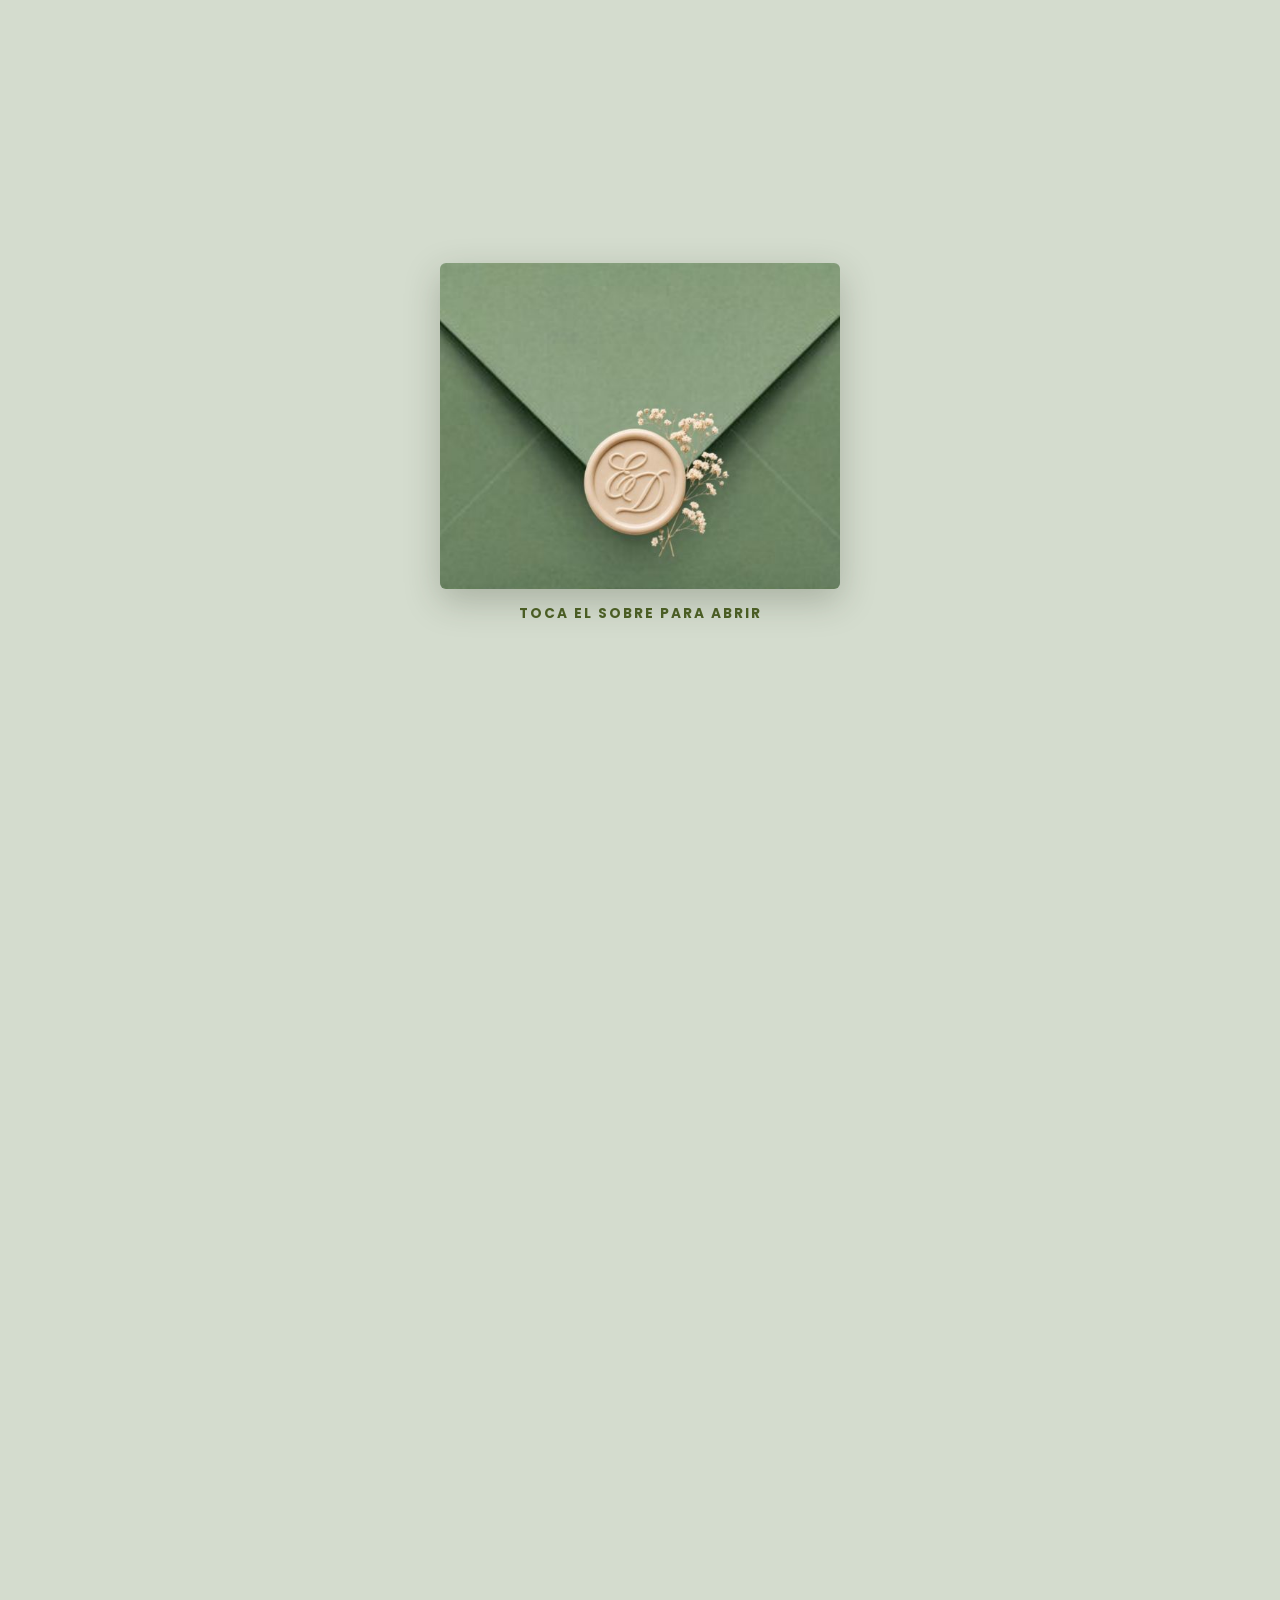
==== index.html @ 00d0c01c "Add files via upload" ====
<!DOCTYPE html>
<html lang="es">
<head>
    <meta charset="UTF-8">
    <meta name="viewport" content="width=device-width, initial-scale=1.0">
    <title>Invitación de Boda - Dayana & Exio</title>
    <link rel="preconnect" href="https://fonts.googleapis.com">
    <link rel="preconnect" href="https://fonts.gstatic.com" crossorigin>
    <link href="https://fonts.googleapis.com/css2?family=Parisienne&family=Playfair+Display:ital,wght@0,400..700;1,400..700&family=Poppins:wght@300;400;600&display=swap" rel="stylesheet">
    <link rel="stylesheet" href="style.css">
</head>
<body>

    <!-- REPRODUCTOR DE AUDIO OCULTO -->
    <audio id="musica-boda" loop>
        <source src="musica.mp3" type="audio/mpeg">
    </audio>

    <!-- PANTALLA 1: EL SOBRE INICIAL -->
    <div id="pantalla-sobre" class="pantalla-sobre">
        <div class="sobre-wrapper-imagen" id="sobre-clic">
            <img src="sobre.jpg" alt="Sobre de Invitación" class="imagen-sobre-canva">
            <p class="instruccion">TOCA EL SOBRE PARA ABRIR</p>
        </div>
    </div>

    <!-- PANTALLA 2: CONTENIDO DE LA INVITACIÓN -->
    <div id="contenido-invitacion" class="contenido-oculto">
        <div class="marco-invitacion">
            <div id="contenedor-petalos"></div>

            <!-- BLOQUE CABECERA con FOTO 1 -->
            <div class="bloque-seccion bloque-oscuro">
                <div class="contenedor-foto">
                    <img src="foto1.jpeg" alt="Dayana y Exio - Foto Principal" class="foto-boda">
                </div>
                <h1 class="nombres-novios">Dayana Garzón</h1>
                <div class="ampersand">&</div>
                <h1 class="nombres-novios">Exio Torrealba</h1>
            </div>

            <div class="divisor-dorado"></div>

            <!-- BLOQUE BIENVENIDA -->
            <div class="bloque-seccion bloque-claro">
                <h2 id="nombre-invitado" class="texto-invitado">Invitado Especial</h2>
                
                <p class="versiculo">
                    "Si alguno prevalece contra el que está solo, dos estarán contra él, pues cordón de tres dobleces no se rompe pronto."<br>
                    <span class="cita-versiculo">Eclesiastés 4,12</span>
                </p>

                <!-- Gráfico premium SVG -->
                <div class="ilustracion-boda-svg">
                    <svg viewBox="0 0 100 50" class="svg-boda">
                        <path d="M10,40 Q50,55 90,40" fill="none" stroke="#baa06a" stroke-width="1" stroke-dasharray="2,2"/>
                        <path d="M25,43 Q50,48 75,43" fill="none" stroke="#baa06a" stroke-width="0.8"/>
                        <circle cx="46" cy="40" r="7" fill="none" stroke="#dab569" stroke-width="2" />
                        <circle cx="54" cy="40" r="7" fill="none" stroke="#bfa054" stroke-width="2" />
                        <circle cx="50" cy="34" r="2" fill="#fff" stroke="#baa06a" stroke-width="0.5"/>
                        <circle cx="43" cy="46" r="1.5" fill="#fff" stroke="#baa06a" stroke-width="0.5"/>
                        <circle cx="57" cy="46" r="1.5" fill="#fff" stroke="#baa06a" stroke-width="0.5"/>
                    </svg>
                </div>
                
                <p class="introduccion-texto">
                    Hemos decidido unir nuestras vidas en matrimonio y nos llenaría de alegría contar con su compañía en este día tan especial. Con mucho cariño, queremos invitar a las siguientes personas de su familia:
                </p>

                <div class="lista-pases-contenedor">
                    <ul id="detalle-pases">
                        <!-- Dinámico -->
                    </ul>
                </div>
            </div>

            <div class="divisor-dorado"></div>

            <!-- BLOQUE CUENTA REGRESIVA -->
            <div class="bloque-seccion bloque-oscuro">
                <h3 class="subtitulo-elegante">SAVE THE DATE</h3>
                <h4 class="fecha-texto">Enero 8, 2027</h4>
                <p style="color: white; font-style: italic; margin-bottom: 5px; font-size: 0.9rem;">Solo faltan:</p>
                <div id="contador-boda"></div>
            </div>

            <div class="divisor-dorado"></div>

            <!-- BLOQUE RECEPCIÓN -->
            <div class="bloque-seccion bloque-claro">
                <h3 class="subtitulo-elegante cursivo">Recepción</h3>
                <p class="datos-lugar"><strong>Hora:</strong> 7:00 pm</p>
                <p class="datos-lugar"><strong>Lugar:</strong> La terraza del porton</p>
                <p class="datos-lugar"><strong>Dirección:</strong> Av gran colombia número 6E-57</p>
                <p class="datos-lugar-ciudad">Cúcuta, Colombia</p>
                
                <div class="botones-locales">
                    <a href="https://maps.app.goo.gl/eHX2nM8Q3NPbkQASA?g_st=aw" target="_blank" class="btn btn-maps">Ver en Google Maps</a>
                    <a href="https://waze.com/ul/hd3kkykug3" target="_blank" class="btn btn-waze">Ver en Waze</a>
                </div>
            </div>

            <div class="divisor-dorado"></div>

            <!-- BLOQUE INTERMEDIO con FOTO 2 -->
            <div class="bloque-seccion bloque-oscuro">
                <div class="contenedor-foto">
                    <img src="foto2.jpeg" alt="Dayana y Exio - Foto Secundaria" class="foto-boda">
                </div>
                <p style="font-style: italic; font-size: 1.1rem; margin: 0; font-family: 'Playfair Display', serif;">"Por encima de todo, vístanse de amor, que es el vínculo perfecto."</p>
            </div>

            <div class="divisor-dorado"></div>

            <!-- BLOQUE DRESS CODE -->
            <div class="bloque-seccion bloque-claro">
                <h3 class="subtitulo-elegante">DRESS CODE</h3>
                <div class="detalles-vestimenta">
                    <div class="genero-code">
                        <p class="titulo-genero">Hombres:</p>
                        <p class="descripcion-genero">Traje formal para hombre.</p>
                    </div>
                    <div class="genero-code">
                        <p class="titulo-genero">Mujeres:</p>
                        <p class="descripcion-genero">Vestido largo formal, sin escotes pronunciados ni tiras.</p>
                    </div>
                </div>

                <p class="aviso-colores">Respetuosamente les solicitamos reservar los siguientes colores de uso exclusivo de la novia y la corte:</p>
                <div class="colores-prohibidos">
                    <div class="item-color"><span class="circulo-color blanco"></span> Blanco</div>
                    <div class="item-color"><span class="circulo-color verde"></span> Verde</div>
                    <div class="item-color"><span class="circulo-color gris"></span> Gris</div>
                </div>
            </div>

            <div class="divisor-dorado"></div>

            <!-- BLOQUE REGALOS / LLUVIA DE SOBRES DINÁMICO -->
            <div class="bloque-seccion bloque-oscuro">
                <h3 class="subtitulo-elegante">LLUVIA DE SOBRES</h3>
                
                <!-- Párrafo exclusivo para Invitados Locales (Cúcuta) -->
                <p id="regalo-local" style="color: #fff; font-size: 0.95rem; line-height: 1.6; display: none;">
                    Tu presencia es nuestro mejor regalo. Si deseas realizarnos un detalle en efectivo, dispondremos de una urna el día del evento para que deposites tu sobre.
                </p>

                <!-- Párrafo exclusivo para Invitados de Fuera -->
                <p id="regalo-afuera" style="color: #fff; font-size: 0.95rem; line-height: 1.6; display: none;">
                    Tu presencia es nuestro mejor regalo. Si deseas realizarnos un detalle en efectivo, dispondremos de una urna el día del evento o puedes realizar una transferencia bancaria:
                </p>
                
                <!-- Datos bancarios protegidos (Sólo si es de fuera) -->
                <div id="seccion-regalos" class="datos-bancarios" style="display: none;">
                    <div class="campo-copia" style="margin-bottom: 8px;">
                        <div>
                            <span class="etiqueta-banco">Banco Falabella (Ahorros):</span>
                            <p id="cuenta-novia">11180051541</p>
                        </div>
                        <button class="btn-copiar-dato" onclick="copiarDatoBancario('cuenta-novia', this)">Copiar Cuenta</button>
                    </div>
                    <div class="campo-copia">
                        <div>
                            <span class="etiqueta-banco">Llave para transferencia:</span>
                            <p id="llave-novia">@BFDG004969</p>
                        </div>
                        <button class="btn-copiar-dato" onclick="copiarDatoBancario('llave-novia', this)">Copiar Llave</button>
                    </div>
                </div>
            </div>

            <div class="divisor-dorado"></div>

            <!-- BLOQUE CONFIRMACIÓN PRESENCIAL PRINCIPAL -->
            <div class="bloque-seccion bloque-claro">
                <h3 class="subtitulo-elegante cursivo">Confirmar Asistencia</h3>
                <p style="font-size: 0.95rem; margin-bottom: 20px;">Queremos preparar todos los detalles, déjanos saber si contaremos con tu valiosa compañía antes del 20 de Julio de 2026.</p>
                <div id="contador-confirmacion"></div>
                
                <div class="botones-confirmar-unificados">
                    <a href="https://forms.gle/RdDDguU4DBg2iCAg8" target="_blank" class="btn btn-confirmar-principal">CONFIRMAR ASISTENCIA</a>
                    <button class="btn btn-calendario-principal">AGENDAR EN CALENDARIO</button>
                </div>
            </div>

            <!-- TRANSMISIÓN VIRTUAL Y ASISTENCIA VIRTUAL (AL FINAL SÓLO PARA INVITADOS DE FUERA) -->
            <div id="seccion-internacionales" style="display: none;">
                <div class="divisor-dorado"></div>
                <div class="bloque-seccion bloque-claro">
                    <h3 class="subtitulo-elegante cursivo">Transmisión Virtual</h3>
                    <p>Para nuestros familiares y amigos que se encuentran lejos, nos encantaría que nos acompañen a través de nuestra transmisión en vivo.</p>
                    
                    <div class="botones-confirmar-unificados">
                        <a href="https://forms.gle/XENnP5TWRh7fCxd69" target="_blank" class="btn btn-maps" style="margin-bottom: 15px;">Confirmación asistencia virtual</a>
                        <a href="https://youtube.com" target="_blank" class="btn btn-virtual" style="background-color: #7d8f69; color: white; border: 1px solid #fff;">Unirse a la Transmisión</a>
                    </div>
                </div>
            </div>

            <div class="divisor-dorado"></div>
            <div class="bloque-seccion bloque-claro" style="padding-top: 10px;">
                <p class="agradecimiento-final">¡Te esperamos!</p>
            </div>

        </div>
    </div>

    <script src="script.js"></script>
</body>
</html>
---- style.css ----
body {
    font-family: 'Poppins', sans-serif;
    margin: 0;
    padding: 0;
    background-color: #cb351f00; /* Evita parpadeos de fondo */
    background: #d4dcce; 
    color: #2c351f;
    overflow-x: hidden;
}

/* SCREEN 1: EL SOBRE INICIAL */
.pantalla-sobre {
    position: fixed;
    top: 0;
    left: 0;
    width: 100vw;
    height: 100vh;
    background-color: #d4dcce;
    display: flex;
    justify-content: center;
    align-items: center;
    z-index: 9999;
    transition: opacity 0.8s ease, visibility 0.8s ease;
}

.sobre-wrapper-imagen {
    text-align: center;
    cursor: pointer;
    max-width: 90%;
    width: 400px;
}

.imagen-sobre-canva {
    width: 100%;
    max-width: 400px;
    height: auto;
    min-height: 250px; /* Asegura espacio visual mientras carga el archivo */
    display: block;
    margin: 0 auto;
    border-radius: 6px;
    box-shadow: 0 12px 35px rgba(44, 53, 31, 0.25);
    background-color: #f4f6f2; /* Color de respaldo elegante si la imagen tarda */
}

.instruccion {
    margin-top: 15px;
    font-size: 0.85rem;
    color: #4a5d24;
    font-weight: bold;
    letter-spacing: 2px;
    animation: palpitar 2s infinite;
}

.sobre-desvanecido {
    opacity: 0;
    visibility: hidden;
    pointer-events: none;
}

/* SCREEN 2: CONTENIDO PRINCIPAL DE LA INVITACIÓN */
.contenido-oculto {
    opacity: 0;
    transform: translateY(15px);
    transition: opacity 1s ease 0.1s, transform 1s ease 0.1s;
    max-width: 480px;
    margin: 0 auto;
    padding: 20px 10px;
    box-sizing: border-box;
}

.mostrar-contenido {
    opacity: 1;
    transform: translateY(0);
}

.marco-invitacion {
    background-color: #e2e9dc;
    border-radius: 8px;
    box-shadow: 0 8px 30px rgba(0,0,0,0.06);
    overflow: hidden;
    position: relative;
}

/* SECCIONES EN BLOQUES */
.bloque-seccion {
    padding: 40px 25px;
    text-align: center;
    box-sizing: border-box;
}

.bloque-oscuro {
    background-color: #7d8f69; /* Verde Oliva Seco */
    color: #ffffff;
}

.bloque-claro {
    background-color: #e2e9dc; /* Verde Oliva Claro */
    color: #38422a;
}

.divisor-dorado {
    height: 3px;
    background: linear-gradient(90deg, rgba(187,148,65,0) 0%, rgba(218,181,105,1) 50%, rgba(187,148,65,0) 100%);
    width: 100%;
}

/* TIPOGRAFÍAS Y DISEÑO DE TEXTO */
.nombres-novios {
    font-family: 'Parisienne', cursive;
    font-size: 3.5rem;
    margin: 0;
    font-weight: 400;
    color: #ffffff;
    line-height: 1.1;
}

.ampersand {
    font-family: 'Playfair Display', serif;
    font-size: 2rem;
    font-style: italic;
    color: #dab569;
    margin: 8px 0;
}

.subtitulo-elegante {
    font-family: 'Playfair Display', serif;
    font-size: 1.6rem;
    letter-spacing: 2px;
    margin-top: 0;
    margin-bottom: 20px;
    font-weight: 600;
}

.subtitulo-elegante.cursivo {
    font-family: 'Parisienne', cursive;
    font-size: 3rem;
    font-weight: 400;
    letter-spacing: 0;
}

.texto-invitado {
    font-family: 'Playfair Display', serif;
    font-size: 1.5rem;
    color: #4a5d24;
    margin-top: 0;
    margin-bottom: 25px;
}

.versiculo {
    font-family: 'Playfair Display', serif;
    font-style: italic;
    font-size: 0.95rem;
    line-height: 1.6;
    margin-bottom: 25px;
}

.cita-versiculo {
    display: block;
    font-size: 0.8rem;
    font-weight: 600;
    margin-top: 8px;
    letter-spacing: 1px;
}

/* DISEÑO DE ILUSTRACIÓN REALISTA SVG */
.ilustracion-boda-svg {
    max-width: 160px;
    margin: 0 auto 25px auto;
}
.svg-boda {
    width: 100%;
    height: auto;
}

/* RECUADRO DE PASES E INVITADOS */
.lista-pases-contenedor {
    background-color: rgba(255, 255, 255, 0.45);
    border: 1px dashed #7d8f69;
    padding: 15px;
    border-radius: 6px;
    margin: 25px auto 0 auto;
    max-width: 85%;
}
.lista-pases-contenedor ul { list-style: none; padding: 0; margin: 0; }
.lista-pases-contenedor li { font-size: 1rem; font-weight: bold; color: #2c351f; }

/* SECCIÓN LUGAR Y DIRECCIÓN */
.datos-lugar {
    margin: 6px 0;
    font-size: 1rem;
}
.datos-lugar-ciudad {
    margin: 4px 0 20px 0;
    font-size: 0.9rem;
    font-weight: 600;
    text-transform: uppercase;
    letter-spacing: 1px;
    color: #607345;
}

/* FOTOGRAFÍA PRINCIPAL */
.contenedor-foto {
    width: 100%;
    border-radius: 6px;
    overflow: hidden;
    margin-bottom: 25px;
    box-shadow: 0 4px 15px rgba(0,0,0,0.1);
}
.foto-boda {
    width: 100%;
    height: auto;
    display: block;
}

/* DISEÑO DE CONTADORES */
.contador-display {
    display: flex;
    justify-content: center;
    gap: 8px;
    margin: 20px 0;
}
.unidad-tiempo {
    background-color: rgba(255, 255, 255, 0.12);
    border: 1px solid rgba(255, 255, 255, 0.25);
    color: white; /* Color base para bloques oscuros */
    padding: 10px;
    border-radius: 6px;
    min-width: 65px;
}
.unidad-tiempo .numero { 
    display: block; 
    font-size: 1.5rem; 
    font-weight: bold; 
    font-family: 'Playfair Display', serif; 
}
.unidad-tiempo .etiqueta { 
    font-size: 0.6rem; 
    text-transform: uppercase; 
    opacity: 0.8; 
    letter-spacing: 0.5px; 
}

/* Solución de contraste para el contador en fondos claros (como el de la imagen image_cee8e8.png) */
.bloque-claro .unidad-tiempo {
    background-color: rgba(125, 143, 105, 0.15); /* Fondo oliva suave traslúcido */
    border: 1px solid rgba(125, 143, 105, 0.3);  /* Borde oliva definido */
    color: #38422a; /* Texto oliva oscuro de alto contraste */
}
.bloque-claro .unidad-tiempo .etiqueta {
    color: #607345; /* Etiqueta en un tono verde intermedio legible */
    opacity: 1;
}

/* ELEMENTOS BOTÓN */
.btn {
    display: inline-block;
    padding: 12px 20px;
    margin: 8px 0;
    border-radius: 5px;
    text-decoration: none;
    font-weight: bold;
    font-size: 0.85rem;
    letter-spacing: 1px;
    transition: all 0.3s ease;
    cursor: pointer;
    box-sizing: border-box;
    width: 90%;
    max-width: 290px;
    font-family: 'Poppins', sans-serif;
    text-transform: uppercase;
}

.btn-maps { background-color: #baa06a; color: white; border: 1px solid #ffffff; }
.btn-waze { background-color: #a88f58; color: white; border: 1px solid #ffffff; }

/* BOTONES DE ASISTENCIA REESTRUCTURADOS */
.botones-confirmar-unificados {
    margin-top: 20px;
    display: flex;
    flex-direction: column;
    align-items: center;
}
.btn-confirmar-principal {
    background-color: #baa06a;
    color: white;
    border: 1px solid #ffffff;
}
.btn-calendario-principal {
    background-color: #7d8f69;
    color: white;
    border: 1px solid #ffffff;
}

.btn:hover {
    transform: translateY(-2px);
    box-shadow: 0 5px 15px rgba(0,0,0,0.12);
}

/* CÓDIGO DE VESTIMENTA */
.detalles-vestimenta { margin: 25px 0; }
.genero-code { margin-bottom: 20px; }
.titulo-genero { font-weight: 600; font-size: 1.1rem; margin: 0; color: #4a5d24; }
.descripcion-genero { margin: 4px 0 0 0; font-size: 0.95rem; }
.aviso-colores { font-size: 0.85rem; font-style: italic; max-width: 85%; margin: 25px auto 12px auto; }
.colores-prohibidos { display: flex; justify-content: center; gap: 20px; }
.item-color { display: flex; align-items: center; gap: 8px; font-size: 0.85rem; font-weight: 600; }
.circulo-color { width: 18px; height: 18px; border-radius: 50%; border: 1px solid #bbb; display: inline-block; }
.circulo-color.blanco { background-color: #ffffff; }
.circulo-color.verde { background-color: #7d8f69; }
.circulo-color.gris { background-color: #9e9e9e; }

/* COMPONENTES BANCO / REGALOS */
.datos-bancarios { background-color: rgba(255,255,255,0.08); padding: 15px; border-radius: 6px; border: 1px solid rgba(255,255,255,0.15); margin-top: 20px; text-align: left; }
.campo-copia { display: flex; justify-content: space-between; align-items: center; background: rgba(0,0,0,0.15); padding: 12px; border-radius: 5px; }
.campo-copia p { margin: 0; font-size: 0.85rem; color: #fff; }
.etiqueta-banco { font-size: 0.75rem; color: #dab569; font-weight: bold; }
.btn-copiar-dato { background-color: #baa06a; color: white; border: none; padding: 7px 14px; border-radius: 4px; cursor: pointer; font-size: 0.75rem; font-weight: bold; }

/* ANIMACIÓN LLUVIA DE PÉTALOS/HOJAS */
#contenedor-petalos { position: absolute; top: 0; left: 0; width: 100%; height: 100%; pointer-events: none; overflow: hidden; z-index: 10; }
.petalo { position: absolute; background-color: rgba(125, 143, 105, 0.45); border-radius: 100% 0% 100% 0%; animation: caer linear forwards; }

.agradecimiento-final { font-family: 'Parisienne', cursive; font-size: 3rem; color: #4a5d24; margin-top: 30px; margin-bottom: 0; }

/* ANIMACIONES KEYFRAMES */
@keyframes palpitar { 0% { transform: scale(1); opacity: 0.8; } 50% { transform: scale(1.03); opacity: 1; } 100% { transform: scale(1); opacity: 0.8; } }
@keyframes caer { 0% { transform: translateY(-20px) rotate(0deg) translateX(0px); opacity: 0; } 10% { opacity: 0.6; } 90% { opacity: 0.6; } 100% { transform: translateY(100vh) rotate(360deg) translateX(25px); opacity: 0; } }
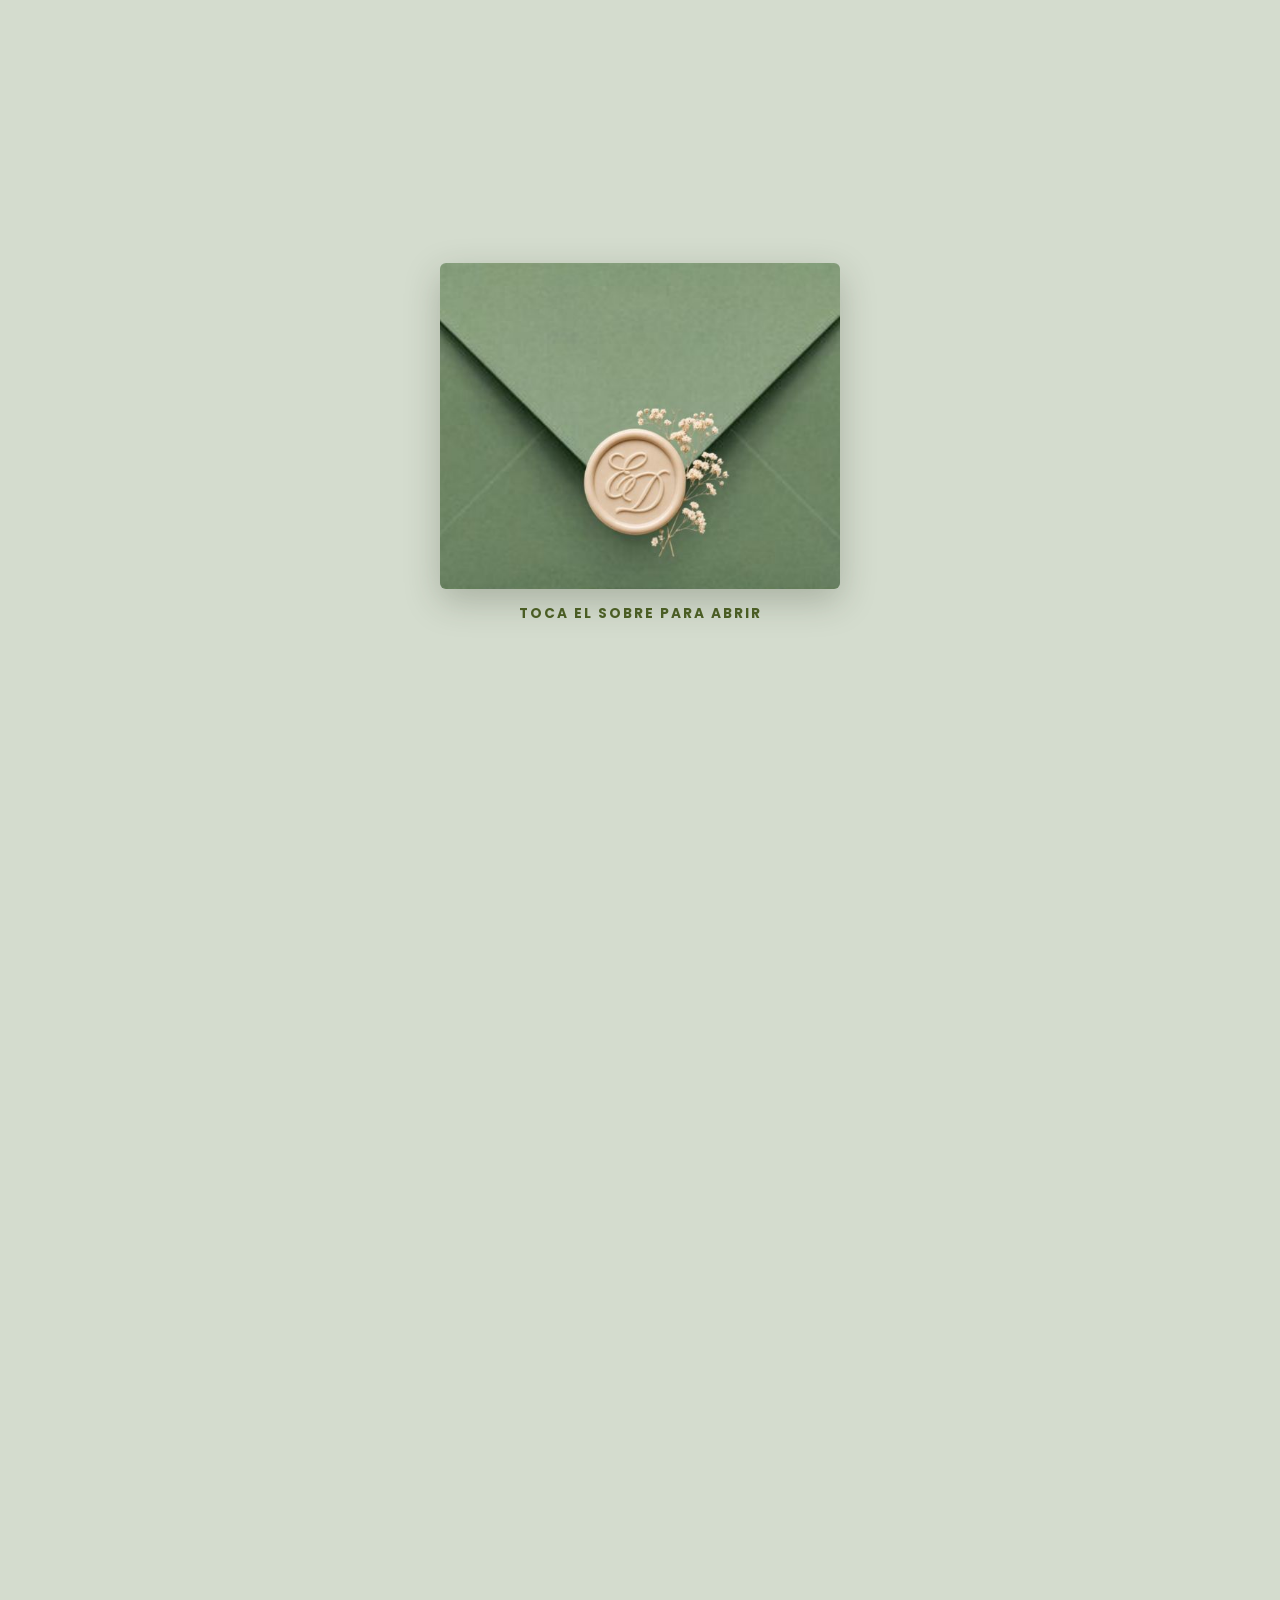
==== commit 133fc200: "Fix HTML encoding issues in index.html" ====
--- a/index.html
+++ b/index.html
@@ -34,9 +34,9 @@
                 <div class="contenedor-foto">
                     <img src="foto1.jpeg" alt="Dayana y Exio - Foto Principal" class="foto-boda">
                 </div>
-                <h1 class="nombres-novios">Dayana Garzón</h1>
+                <h1 class="nombres-novios">Dayana</h1>
                 <div class="ampersand">&</div>
-                <h1 class="nombres-novios">Exio Torrealba</h1>
+                <h1 class="nombres-novios">Exio</h1>
             </div>
 
             <div class="divisor-dorado"></div>
@@ -72,6 +72,11 @@
                         <!-- Dinámico -->
                     </ul>
                 </div>
+
+                <!-- NOTA AMABLE SOBRE INVITADOS Y NIÑOS -->
+                <p class="nota-aclaratoria" style="font-size: 0.85rem; color: #607345; font-style: italic; margin-top: 15px; line-height: 1.4; padding: 0 10px;">
+                    * Con el fin de asegurar la comodidad de todos, les informamos amablemente que los cupos son estrictamente limitados a las personas registradas en esta invitación. Asimismo, hemos optado por celebrar una velada exclusivamente para adultos, por lo que agradecemos su comprensión al no asistir con niños.
+                </p>
             </div>
 
             <div class="divisor-dorado"></div>
@@ -131,6 +136,7 @@
                     <div class="item-color"><span class="circulo-color blanco"></span> Blanco</div>
                     <div class="item-color"><span class="circulo-color verde"></span> Verde</div>
                     <div class="item-color"><span class="circulo-color gris"></span> Gris</div>
+                    <div class="item-color"><span class="circulo-color palorosa"></span> Palo Rosa</div>
                 </div>
             </div>
 
@@ -140,17 +146,14 @@
             <div class="bloque-seccion bloque-oscuro">
                 <h3 class="subtitulo-elegante">LLUVIA DE SOBRES</h3>
                 
-                <!-- Párrafo exclusivo para Invitados Locales (Cúcuta) -->
                 <p id="regalo-local" style="color: #fff; font-size: 0.95rem; line-height: 1.6; display: none;">
                     Tu presencia es nuestro mejor regalo. Si deseas realizarnos un detalle en efectivo, dispondremos de una urna el día del evento para que deposites tu sobre.
                 </p>
 
-                <!-- Párrafo exclusivo para Invitados de Fuera -->
                 <p id="regalo-afuera" style="color: #fff; font-size: 0.95rem; line-height: 1.6; display: none;">
                     Tu presencia es nuestro mejor regalo. Si deseas realizarnos un detalle en efectivo, dispondremos de una urna el día del evento o puedes realizar una transferencia bancaria:
                 </p>
                 
-                <!-- Datos bancarios protegidos (Sólo si es de fuera) -->
                 <div id="seccion-regalos" class="datos-bancarios" style="display: none;">
                     <div class="campo-copia" style="margin-bottom: 8px;">
                         <div>
@@ -183,7 +186,7 @@
                 </div>
             </div>
 
-            <!-- TRANSMISIÓN VIRTUAL Y ASISTENCIA VIRTUAL (AL FINAL SÓLO PARA INVITADOS DE FUERA) -->
+            <!-- TRANSMISIÓN VIRTUAL AL FINAL SÓLO PARA INVITADOS DE FUERA -->
             <div id="seccion-internacionales" style="display: none;">
                 <div class="divisor-dorado"></div>
                 <div class="bloque-seccion bloque-claro">
@@ -207,4 +210,4 @@
 
     <script src="script.js"></script>
 </body>
-</html>+</html>
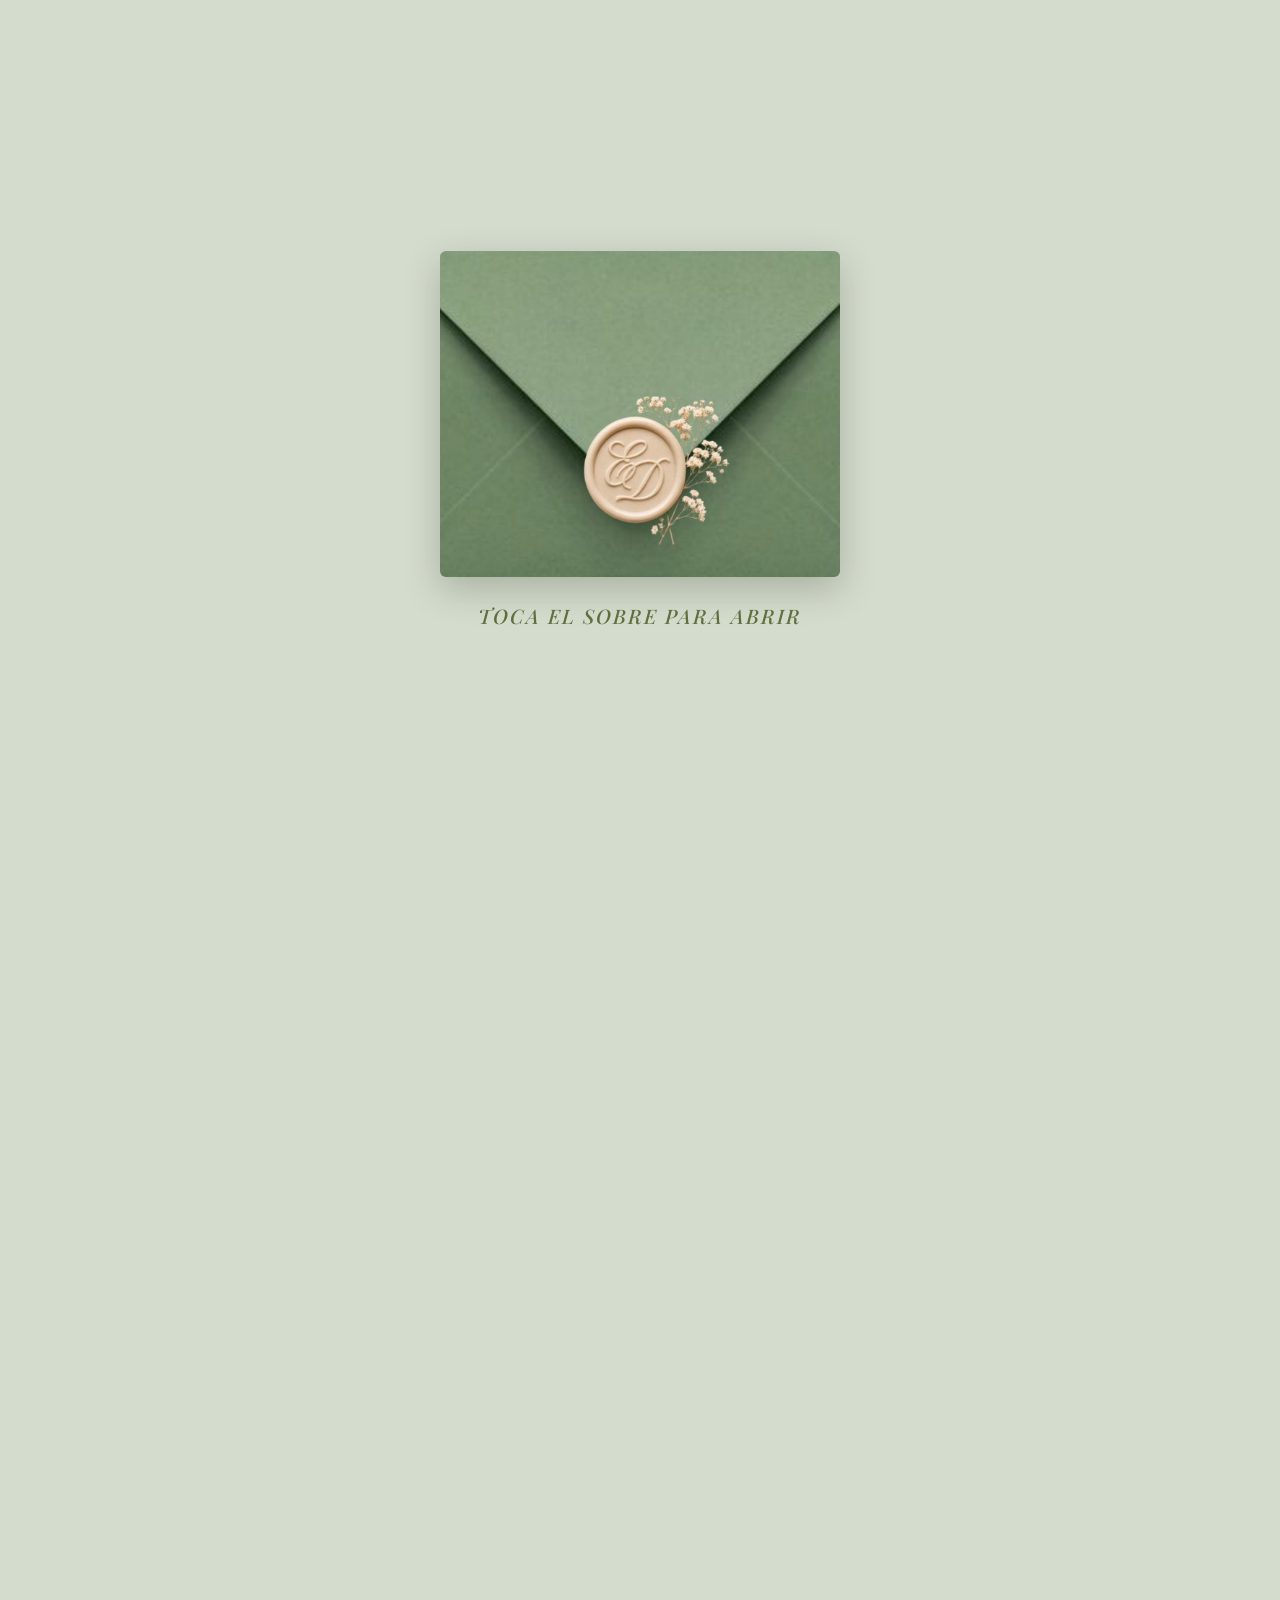
==== commit 70af70c9: "Add files via upload" ====
--- a/index.html
+++ b/index.html
@@ -210,4 +210,4 @@
 
     <script src="script.js"></script>
 </body>
-</html>
+</html>
--- a/style.css
+++ b/style.css
@@ -42,12 +42,17 @@
     background-color: #f4f6f2; /* Color de respaldo elegante si la imagen tarda */
 }
 
+/* Tipografía curva y estilizada idéntica a la imagen image_cd97cb.png */
 .instruccion {
-    margin-top: 15px;
-    font-size: 0.85rem;
-    color: #4a5d24;
-    font-weight: bold;
-    letter-spacing: 2px;
+    margin-top: 25px;
+    font-family: 'Playfair Display', serif;
+    font-style: italic;         /* Otorga la curvatura elegante a las letras */
+    font-size: 1.25rem;         /* Tamaño estilizado para destacar el diseño */
+    color: #4a5d24;             /* Verde oliva oscuro exacto */
+    font-weight: 500;           /* Grosor medio premium */
+    letter-spacing: 2px;        /* Espaciado sutil entre caracteres */
+    text-transform: uppercase;  /* Forzado en mayúsculas según la referencia */
+    opacity: 0.85;              /* Opacidad suavizada de alta gama */
     animation: palpitar 2s infinite;
 }
 
@@ -240,7 +245,7 @@
     letter-spacing: 0.5px; 
 }
 
-/* Solución de contraste para el contador en fondos claros (como el de la imagen image_cee8e8.png) */
+/* Solución de contraste para el contador en fondos claros */
 .bloque-claro .unidad-tiempo {
     background-color: rgba(125, 143, 105, 0.15); /* Fondo oliva suave traslúcido */
     border: 1px solid rgba(125, 143, 105, 0.3);  /* Borde oliva definido */
@@ -309,6 +314,17 @@
 .circulo-color.verde { background-color: #7d8f69; }
 .circulo-color.gris { background-color: #9e9e9e; }
 
+/* REGLA DEFINITIVA MULTI-NIVEL PARA ASEGURAR EL COLOR PALO ROSA (imagen image_f91c37.png) */
+.palorosa,
+.circulo-color.palorosa,
+.item-color .circulo-color.palorosa,
+.colores-prohibidos .item-color .circulo-color.palorosa {
+    background-color: #e8c5c8 !important;
+    background: #e8c5c8 !important;
+    border: 1px solid #d4b2b5 !important;
+    display: inline-block !important;
+}
+
 /* COMPONENTES BANCO / REGALOS */
 .datos-bancarios { background-color: rgba(255,255,255,0.08); padding: 15px; border-radius: 6px; border: 1px solid rgba(255,255,255,0.15); margin-top: 20px; text-align: left; }
 .campo-copia { display: flex; justify-content: space-between; align-items: center; background: rgba(0,0,0,0.15); padding: 12px; border-radius: 5px; }
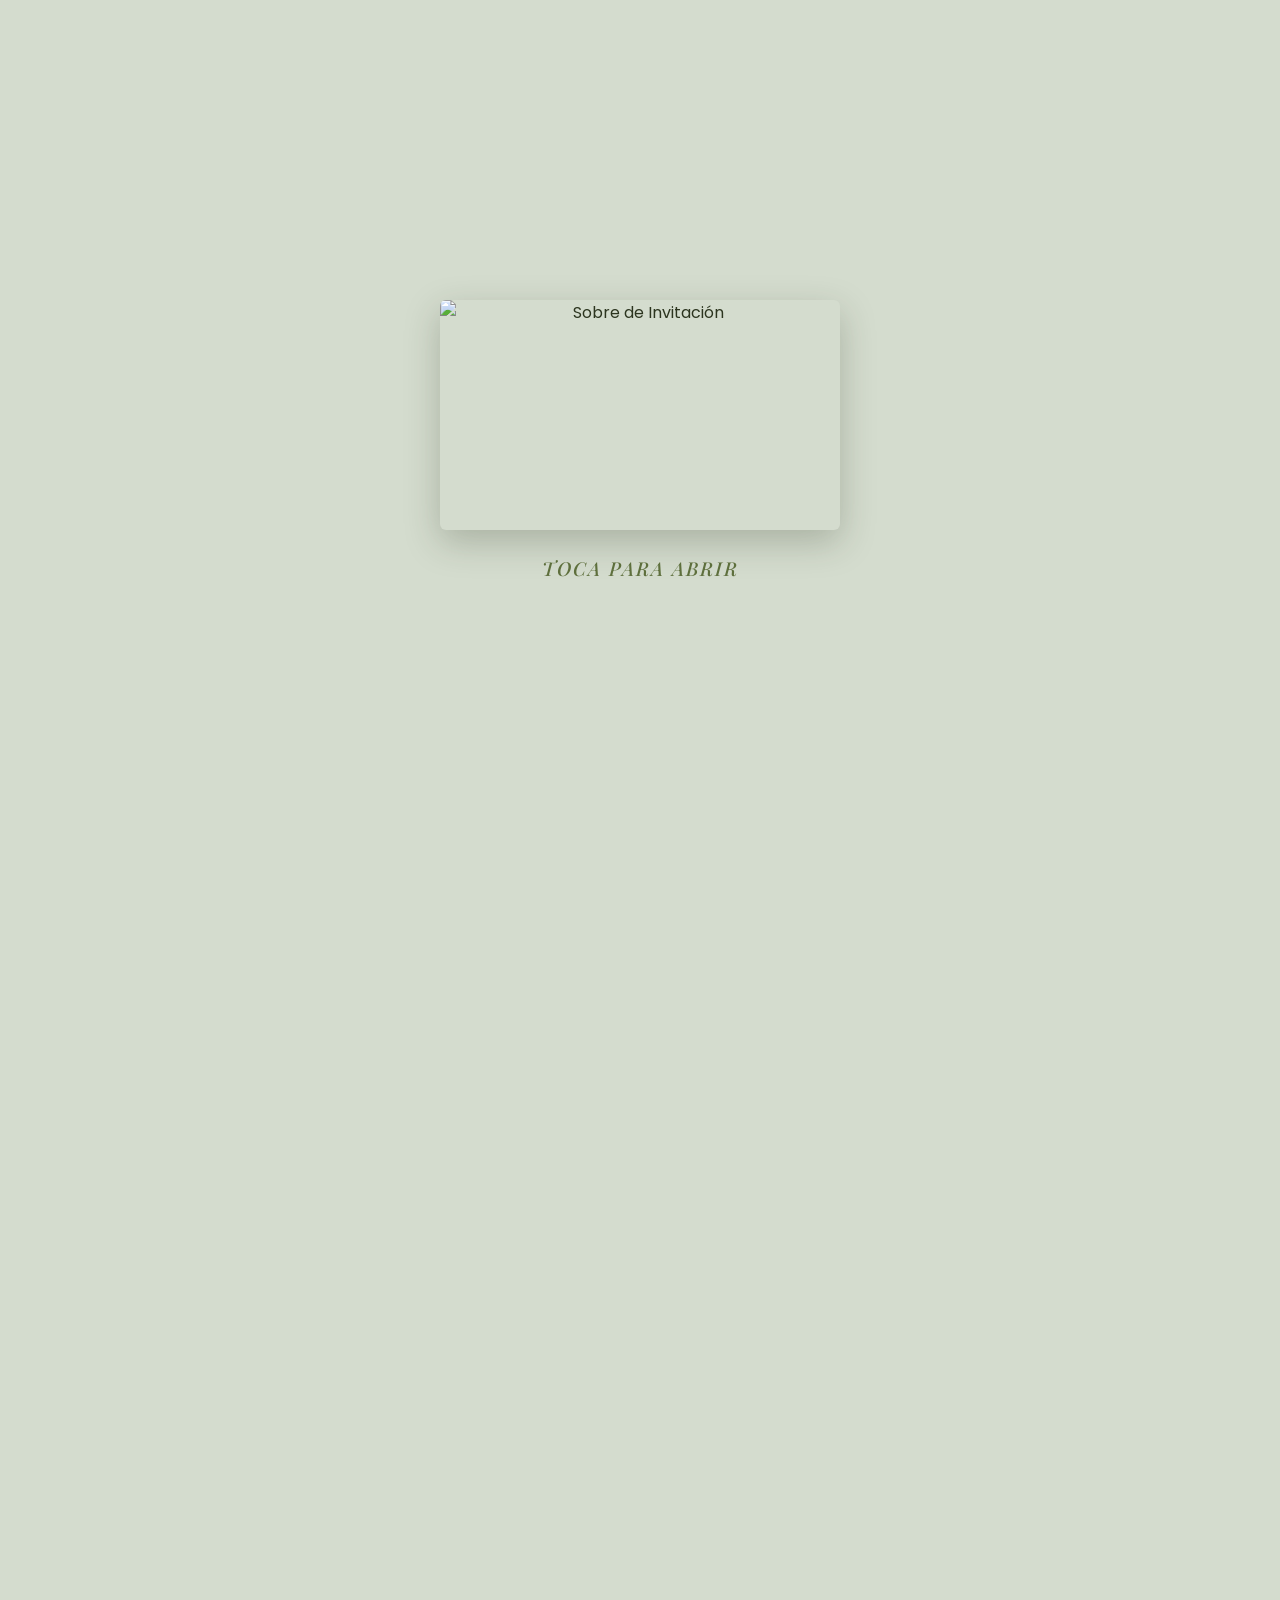
==== commit 3fba2ed6: "Add files via upload" ====
--- a/index.html
+++ b/index.html
@@ -3,211 +3,127 @@
 <head>
     <meta charset="UTF-8">
     <meta name="viewport" content="width=device-width, initial-scale=1.0">
-    <title>Invitación de Boda - Dayana & Exio</title>
+    <title>Nuestra Boda</title>
+    <!-- Fuentes Premium -->
     <link rel="preconnect" href="https://fonts.googleapis.com">
     <link rel="preconnect" href="https://fonts.gstatic.com" crossorigin>
-    <link href="https://fonts.googleapis.com/css2?family=Parisienne&family=Playfair+Display:ital,wght@0,400..700;1,400..700&family=Poppins:wght@300;400;600&display=swap" rel="stylesheet">
-    <link rel="stylesheet" href="style.css">
+    <link href="https://fonts.googleapis.com/css2?family=Parisienne&family=Playfair+Display:ital,wght@0,400;0,600;1,400&family=Poppins:wght@300;400;600&display=swap" rel="stylesheet">
+    <link rel="stylesheet" href="style.css?v=1.2">
 </head>
 <body>
 
-    <!-- REPRODUCTOR DE AUDIO OCULTO -->
-    <audio id="musica-boda" loop>
-        <source src="musica.mp3" type="audio/mpeg">
-    </audio>
-
     <!-- PANTALLA 1: EL SOBRE INICIAL -->
     <div id="pantalla-sobre" class="pantalla-sobre">
-        <div class="sobre-wrapper-imagen" id="sobre-clic">
-            <img src="sobre.jpg" alt="Sobre de Invitación" class="imagen-sobre-canva">
-            <p class="instruccion">TOCA EL SOBRE PARA ABRIR</p>
+        <div class="sobre-wrapper-imagen" onclick="abrirInvitacion()">
+            <!-- Imagen del sobre proporcionada -->
+            <img src="image_cd97cb.png" alt="Sobre de Invitación" class="imagen-sobre-canva">
+            <p class="instruccion">Toca para abrir</p>
         </div>
     </div>
 
-    <!-- PANTALLA 2: CONTENIDO DE LA INVITACIÓN -->
+    <!-- PANTALLA 2: CONTENIDO PRINCIPAL -->
     <div id="contenido-invitacion" class="contenido-oculto">
         <div class="marco-invitacion">
             <div id="contenedor-petalos"></div>
 
-            <!-- BLOQUE CABECERA con FOTO 1 -->
-            <div class="bloque-seccion bloque-oscuro">
-                <div class="contenedor-foto">
-                    <img src="foto1.jpeg" alt="Dayana y Exio - Foto Principal" class="foto-boda">
+            <!-- BLOQUE 1: BIENVENIDA (OSCURO) -->
+            <section class="bloque-seccion bloque-oscuro">
+                <p class="versiculo">
+                    "Por encima de todo, vístanse de amor, que es el vínculo perfecto."
+                    <span class="cita-versiculo">Colosenses 3:14</span>
+                </p>
+                <div class="divisor-dorado"></div>
+                <div style="margin-top: 30px;">
+                    <!-- Ajusta los nombres de acuerdo a tu boda -->
+                    <h1 class="nombres-novios">Exio & Dayana</h1>
                 </div>
-                <h1 class="nombres-novios">Dayana</h1>
-                <div class="ampersand">&</div>
-                <h1 class="nombres-novios">Exio</h1>
-            </div>
+            </section>
 
-            <div class="divisor-dorado"></div>
+            <!-- BLOQUE 2: DETALLES PRINCIPALES (CLARO) -->
+            <section class="bloque-seccion bloque-claro">
+                <p class="texto-invitado">¡Hola, <span id="nombre-invitado">Invitado</span>!</p>
+                <p style="margin-bottom: 30px; line-height: 1.6;">Tenemos el honor de invitarte a compartir con nosotros el día más importante de nuestras vidas.</p>
+                
+                <!-- Ilustración de anillos -->
+                <div class="ilustracion-boda-svg">
+                    <img src="image_fa009a.png" alt="Detalles" style="width:100%; height:auto;">
+                </div>
 
-            <!-- BLOQUE BIENVENIDA -->
-            <div class="bloque-seccion bloque-claro">
-                <h2 id="nombre-invitado" class="texto-invitado">Invitado Especial</h2>
-                
-                <p class="versiculo">
-                    "Si alguno prevalece contra el que está solo, dos estarán contra él, pues cordón de tres dobleces no se rompe pronto."<br>
-                    <span class="cita-versiculo">Eclesiastés 4,12</span>
-                </p>
-
-                <!-- Gráfico premium SVG -->
-                <div class="ilustracion-boda-svg">
-                    <svg viewBox="0 0 100 50" class="svg-boda">
-                        <path d="M10,40 Q50,55 90,40" fill="none" stroke="#baa06a" stroke-width="1" stroke-dasharray="2,2"/>
-                        <path d="M25,43 Q50,48 75,43" fill="none" stroke="#baa06a" stroke-width="0.8"/>
-                        <circle cx="46" cy="40" r="7" fill="none" stroke="#dab569" stroke-width="2" />
-                        <circle cx="54" cy="40" r="7" fill="none" stroke="#bfa054" stroke-width="2" />
-                        <circle cx="50" cy="34" r="2" fill="#fff" stroke="#baa06a" stroke-width="0.5"/>
-                        <circle cx="43" cy="46" r="1.5" fill="#fff" stroke="#baa06a" stroke-width="0.5"/>
-                        <circle cx="57" cy="46" r="1.5" fill="#fff" stroke="#baa06a" stroke-width="0.5"/>
-                    </svg>
-                </div>
-                
-                <p class="introduccion-texto">
-                    Hemos decidido unir nuestras vidas en matrimonio y nos llenaría de alegría contar con su compañía en este día tan especial. Con mucho cariño, queremos invitar a las siguientes personas de su familia:
-                </p>
-
-                <div class="lista-pases-contenedor">
-                    <ul id="detalle-pases">
-                        <!-- Dinámico -->
+                <!-- Control de pases e invitados -->
+                <div id="bloque-pases" class="lista-pases-contenedor">
+                    <ul>
+                        <li id="info-pases">Cargando pases...</li>
                     </ul>
                 </div>
+                <p id="nota-cupos" class="nota-aclaratoria">Agradecemos de corazón tu comprensión: los cupos están estrictamente asignados.</p>
+            </section>
 
-                <!-- NOTA AMABLE SOBRE INVITADOS Y NIÑOS -->
-                <p class="nota-aclaratoria" style="font-size: 0.85rem; color: #607345; font-style: italic; margin-top: 15px; line-height: 1.4; padding: 0 10px;">
-                    * Con el fin de asegurar la comodidad de todos, les informamos amablemente que los cupos son estrictamente limitados a las personas registradas en esta invitación. Asimismo, hemos optado por celebrar una velada exclusivamente para adultos, por lo que agradecemos su comprensión al no asistir con niños.
-                </p>
-            </div>
+            <!-- BLOQUE 3: CUANDO Y DÓNDE (OSCURO) -->
+            <section class="bloque-seccion bloque-oscuro">
+                <h2 class="subtitulo-elegante">Cuándo & Dónde</h2>
+                
+                <!-- Contador de tiempo -->
+                <div id="contador" class="contador-display">
+                    <div class="unidad-tiempo"><span id="dias" class="numero">00</span><span class="etiqueta">Días</span></div>
+                    <div class="unidad-tiempo"><span id="horas" class="numero">00</span><span class="etiqueta">Horas</span></div>
+                    <div class="unidad-tiempo"><span id="minutos" class="numero">00</span><span class="etiqueta">Min</span></div>
+                    <div class="unidad-tiempo"><span id="segundos" class="numero">00</span><span class="etiqueta">Seg</span></div>
+                </div>
 
-            <div class="divisor-dorado"></div>
+                <div style="margin-top: 35px;">
+                    <p class="datos-lugar" style="font-weight: 600; font-size: 1.2rem; color: #dab569;">La terraza del porton</p>
+                    <p class="datos-lugar-ciudad">Cúcuta, Colombia</p>
+                    <p class="datos-lugar" style="opacity: 0.9; margin-bottom: 25px;">Sábado, 12 de Diciembre de 2026<br>Hora: 4:00 PM</p>
+                </div>
 
-            <!-- BLOQUE CUENTA REGRESIVA -->
-            <div class="bloque-seccion bloque-oscuro">
-                <h3 class="subtitulo-elegante">SAVE THE DATE</h3>
-                <h4 class="fecha-texto">Enero 8, 2027</h4>
-                <p style="color: white; font-style: italic; margin-bottom: 5px; font-size: 0.9rem;">Solo faltan:</p>
-                <div id="contador-boda"></div>
-            </div>
+                <div class="botones-confirmar-unificados">
+                    <a href="https://maps.google.com" target="_blank" class="btn btn-maps">Ver en Google Maps</a>
+                </div>
+            </section>
 
-            <div class="divisor-dorado"></div>
+            <!-- BLOQUE 4: CONFIRMACIÓN Y DATOS INTERNACIONALES (CLARO) -->
+            <!-- Este bloque se controla dinámicamente mediante el JS -->
+            <section id="bloque-virtual-regalos" class="bloque-seccion bloque-claro" style="display: none;">
+                <div id="contenido-fuera-cucuta">
+                    <h2 class="subtitulo-elegante">Transmisión Virtual</h2>
+                    <p style="line-height: 1.6; margin-bottom: 20px;">Como sabemos que nos acompañas desde la distancia, queremos que vivas cada momento con nosotros en nuestra transmisión en vivo.</p>
+                    <a href="https://youtube.com" target="_blank" class="btn btn-maps" style="background-color:#7d8f69; margin-bottom: 40px;">Unirse al En Vivo</a>
+                    <div class="divisor-dorado" style="margin-bottom: 35px;"></div>
+                </div>
 
-            <!-- BLOQUE RECEPCIÓN -->
-            <div class="bloque-seccion bloque-claro">
-                <h3 class="subtitulo-elegante cursivo">Recepción</h3>
-                <p class="datos-lugar"><strong>Hora:</strong> 7:00 pm</p>
-                <p class="datos-lugar"><strong>Lugar:</strong> La terraza del porton</p>
-                <p class="datos-lugar"><strong>Dirección:</strong> Av gran colombia número 6E-57</p>
-                <p class="datos-lugar-ciudad">Cúcuta, Colombia</p>
+                <h2 class="subtitulo-elegante">Lluvia de Sobres</h2>
+                <p style="line-height: 1.6; margin-bottom: 20px;">Tu presencia es nuestro mejor regalo, pero si deseas hacernos un detalle, compartimos nuestra cuenta bancaria:</p>
                 
-                <div class="botones-locales">
-                    <a href="https://maps.app.goo.gl/eHX2nM8Q3NPbkQASA?g_st=aw" target="_blank" class="btn btn-maps">Ver en Google Maps</a>
-                    <a href="https://waze.com/ul/hd3kkykug3" target="_blank" class="btn btn-waze">Ver en Waze</a>
-                </div>
-            </div>
-
-            <div class="divisor-dorado"></div>
-
-            <!-- BLOQUE INTERMEDIO con FOTO 2 -->
-            <div class="bloque-seccion bloque-oscuro">
-                <div class="contenedor-foto">
-                    <img src="foto2.jpeg" alt="Dayana y Exio - Foto Secundaria" class="foto-boda">
-                </div>
-                <p style="font-style: italic; font-size: 1.1rem; margin: 0; font-family: 'Playfair Display', serif;">"Por encima de todo, vístanse de amor, que es el vínculo perfecto."</p>
-            </div>
-
-            <div class="divisor-dorado"></div>
-
-            <!-- BLOQUE DRESS CODE -->
-            <div class="bloque-seccion bloque-claro">
-                <h3 class="subtitulo-elegante">DRESS CODE</h3>
-                <div class="detalles-vestimenta">
-                    <div class="genero-code">
-                        <p class="titulo-genero">Hombres:</p>
-                        <p class="descripcion-genero">Traje formal para hombre.</p>
-                    </div>
-                    <div class="genero-code">
-                        <p class="titulo-genero">Mujeres:</p>
-                        <p class="descripcion-genero">Vestido largo formal, sin escotes pronunciados ni tiras.</p>
+                <div class="datos-bancarios">
+                    <span class="etiqueta-banco">BANCO BANCOLOMBIA</span>
+                    <div class="campo-copia">
+                        <p>Ahorros: <span id="num-cuenta">123-456789-00</span></p>
+                        <button class="btn-copiar-dato" onclick="copiarCuenta()">Copiar</button>
                     </div>
                 </div>
 
-                <p class="aviso-colores">Respetuosamente les solicitamos reservar los siguientes colores de uso exclusivo de la novia y la corte:</p>
+                <div class="botones-confirmar-unificados" style="margin-top: 35px;">
+                    <a href="https://wa.me/573000000000?text=Hola!%20Confirmo%20mi%20asistencia" target="_blank" class="btn btn-confirmar-principal">Confirmar Asistencia</a>
+                </div>
+            </section>
+
+            <!-- BLOQUE 5: CÓDIGO DE VESTIMENTA (OSCURO) -->
+            <section class="bloque-seccion bloque-oscuro">
+                <h2 class="subtitulo-elegante">Código de Vestimenta</h2>
+                <p style="font-size: 1.1rem; font-weight: 600; color: #dab569; margin-bottom: 5px;">FORMAL GUAYABERA</p>
+                <p class="aviso-colores">Agradecemos evitar los siguientes colores reservados por los novios:</p>
+                
                 <div class="colores-prohibidos">
                     <div class="item-color"><span class="circulo-color blanco"></span> Blanco</div>
+                    <div class="item-color"><span class="circulo-color palorosa"></span> Palo Rosa</div>
                     <div class="item-color"><span class="circulo-color verde"></span> Verde</div>
-                    <div class="item-color"><span class="circulo-color gris"></span> Gris</div>
-                    <div class="item-color"><span class="circulo-color palorosa"></span> Palo Rosa</div>
                 </div>
-            </div>
 
-            <div class="divisor-dorado"></div>
-
-            <!-- BLOQUE REGALOS / LLUVIA DE SOBRES DINÁMICO -->
-            <div class="bloque-seccion bloque-oscuro">
-                <h3 class="subtitulo-elegante">LLUVIA DE SOBRES</h3>
-                
-                <p id="regalo-local" style="color: #fff; font-size: 0.95rem; line-height: 1.6; display: none;">
-                    Tu presencia es nuestro mejor regalo. Si deseas realizarnos un detalle en efectivo, dispondremos de una urna el día del evento para que deposites tu sobre.
-                </p>
-
-                <p id="regalo-afuera" style="color: #fff; font-size: 0.95rem; line-height: 1.6; display: none;">
-                    Tu presencia es nuestro mejor regalo. Si deseas realizarnos un detalle en efectivo, dispondremos de una urna el día del evento o puedes realizar una transferencia bancaria:
-                </p>
-                
-                <div id="seccion-regalos" class="datos-bancarios" style="display: none;">
-                    <div class="campo-copia" style="margin-bottom: 8px;">
-                        <div>
-                            <span class="etiqueta-banco">Banco Falabella (Ahorros):</span>
-                            <p id="cuenta-novia">11180051541</p>
-                        </div>
-                        <button class="btn-copiar-dato" onclick="copiarDatoBancario('cuenta-novia', this)">Copiar Cuenta</button>
-                    </div>
-                    <div class="campo-copia">
-                        <div>
-                            <span class="etiqueta-banco">Llave para transferencia:</span>
-                            <p id="llave-novia">@BFDG004969</p>
-                        </div>
-                        <button class="btn-copiar-dato" onclick="copiarDatoBancario('llave-novia', this)">Copiar Llave</button>
-                    </div>
-                </div>
-            </div>
-
-            <div class="divisor-dorado"></div>
-
-            <!-- BLOQUE CONFIRMACIÓN PRESENCIAL PRINCIPAL -->
-            <div class="bloque-seccion bloque-claro">
-                <h3 class="subtitulo-elegante cursivo">Confirmar Asistencia</h3>
-                <p style="font-size: 0.95rem; margin-bottom: 20px;">Queremos preparar todos los detalles, déjanos saber si contaremos con tu valiosa compañía antes del 20 de Julio de 2026.</p>
-                <div id="contador-confirmacion"></div>
-                
-                <div class="botones-confirmar-unificados">
-                    <a href="https://forms.gle/RdDDguU4DBg2iCAg8" target="_blank" class="btn btn-confirmar-principal">CONFIRMAR ASISTENCIA</a>
-                    <button class="btn btn-calendario-principal">AGENDAR EN CALENDARIO</button>
-                </div>
-            </div>
-
-            <!-- TRANSMISIÓN VIRTUAL AL FINAL SÓLO PARA INVITADOS DE FUERA -->
-            <div id="seccion-internacionales" style="display: none;">
-                <div class="divisor-dorado"></div>
-                <div class="bloque-seccion bloque-claro">
-                    <h3 class="subtitulo-elegante cursivo">Transmisión Virtual</h3>
-                    <p>Para nuestros familiares y amigos que se encuentran lejos, nos encantaría que nos acompañen a través de nuestra transmisión en vivo.</p>
-                    
-                    <div class="botones-confirmar-unificados">
-                        <a href="https://forms.gle/XENnP5TWRh7fCxd69" target="_blank" class="btn btn-maps" style="margin-bottom: 15px;">Confirmación asistencia virtual</a>
-                        <a href="https://youtube.com" target="_blank" class="btn btn-virtual" style="background-color: #7d8f69; color: white; border: 1px solid #fff;">Unirse a la Transmisión</a>
-                    </div>
-                </div>
-            </div>
-
-            <div class="divisor-dorado"></div>
-            <div class="bloque-seccion bloque-claro" style="padding-top: 10px;">
-                <p class="agradecimiento-final">¡Te esperamos!</p>
-            </div>
-
+                <h3 class="agradecimiento-final">¡Te Esperamos!</h3>
+            </section>
         </div>
     </div>
 
-    <script src="script.js"></script>
+    <script src="script.js?v=1.2"></script>
 </body>
 </html>
--- a/style.css
+++ b/style.css
@@ -2,8 +2,7 @@
     font-family: 'Poppins', sans-serif;
     margin: 0;
     padding: 0;
-    background-color: #cb351f00; /* Evita parpadeos de fondo */
-    background: #d4dcce; 
+    background-color: #d4dcce; 
     color: #2c351f;
     overflow-x: hidden;
 }
@@ -34,25 +33,23 @@
     width: 100%;
     max-width: 400px;
     height: auto;
-    min-height: 250px; /* Asegura espacio visual mientras carga el archivo */
+    min-height: 230px;
     display: block;
     margin: 0 auto;
     border-radius: 6px;
     box-shadow: 0 12px 35px rgba(44, 53, 31, 0.25);
-    background-color: #f4f6f2; /* Color de respaldo elegante si la imagen tarda */
-}
-
-/* Tipografía curva y estilizada idéntica a la imagen image_cd97cb.png */
+}
+
 .instruccion {
     margin-top: 25px;
     font-family: 'Playfair Display', serif;
-    font-style: italic;         /* Otorga la curvatura elegante a las letras */
-    font-size: 1.25rem;         /* Tamaño estilizado para destacar el diseño */
-    color: #4a5d24;             /* Verde oliva oscuro exacto */
-    font-weight: 500;           /* Grosor medio premium */
-    letter-spacing: 2px;        /* Espaciado sutil entre caracteres */
-    text-transform: uppercase;  /* Forzado en mayúsculas según la referencia */
-    opacity: 0.85;              /* Opacidad suavizada de alta gama */
+    font-style: italic;
+    font-size: 1.2rem;
+    color: #4a5d24;
+    font-weight: 500;
+    letter-spacing: 2px;
+    text-transform: uppercase;
+    opacity: 0.85;
     animation: palpitar 2s infinite;
 }
 
@@ -62,14 +59,14 @@
     pointer-events: none;
 }
 
-/* SCREEN 2: CONTENIDO PRINCIPAL DE LA INVITACIÓN */
+/* SCREEN 2: CONTENIDO PRINCIPAL */
 .contenido-oculto {
     opacity: 0;
     transform: translateY(15px);
-    transition: opacity 1s ease 0.1s, transform 1s ease 0.1s;
+    transition: opacity 1s ease, transform 1s ease;
     max-width: 480px;
     margin: 0 auto;
-    padding: 20px 10px;
+    padding: 15px 10px;
     box-sizing: border-box;
 }
 
@@ -86,69 +83,51 @@
     position: relative;
 }
 
-/* SECCIONES EN BLOQUES */
 .bloque-seccion {
-    padding: 40px 25px;
+    padding: 35px 20px;
     text-align: center;
     box-sizing: border-box;
+    width: 100%;
 }
 
 .bloque-oscuro {
-    background-color: #7d8f69; /* Verde Oliva Seco */
+    background-color: #7d8f69;
     color: #ffffff;
 }
 
 .bloque-claro {
-    background-color: #e2e9dc; /* Verde Oliva Claro */
+    background-color: #e2e9dc;
     color: #38422a;
 }
 
 .divisor-dorado {
-    height: 3px;
+    height: 2px;
     background: linear-gradient(90deg, rgba(187,148,65,0) 0%, rgba(218,181,105,1) 50%, rgba(187,148,65,0) 100%);
     width: 100%;
 }
 
-/* TIPOGRAFÍAS Y DISEÑO DE TEXTO */
 .nombres-novios {
     font-family: 'Parisienne', cursive;
-    font-size: 3.5rem;
+    font-size: 3rem;
     margin: 0;
-    font-weight: 400;
     color: #ffffff;
-    line-height: 1.1;
-}
-
-.ampersand {
-    font-family: 'Playfair Display', serif;
-    font-size: 2rem;
-    font-style: italic;
-    color: #dab569;
-    margin: 8px 0;
 }
 
 .subtitulo-elegante {
     font-family: 'Playfair Display', serif;
-    font-size: 1.6rem;
+    font-size: 1.4rem;
     letter-spacing: 2px;
-    margin-top: 0;
     margin-bottom: 20px;
     font-weight: 600;
-}
-
-.subtitulo-elegante.cursivo {
-    font-family: 'Parisienne', cursive;
-    font-size: 3rem;
-    font-weight: 400;
-    letter-spacing: 0;
+    text-transform: uppercase;
 }
 
 .texto-invitado {
     font-family: 'Playfair Display', serif;
-    font-size: 1.5rem;
+    font-size: 1.4rem;
     color: #4a5d24;
-    margin-top: 0;
-    margin-bottom: 25px;
+    margin-bottom: 15px;
+    font-weight: 600;
 }
 
 .versiculo {
@@ -156,7 +135,6 @@
     font-style: italic;
     font-size: 0.95rem;
     line-height: 1.6;
-    margin-bottom: 25px;
 }
 
 .cita-versiculo {
@@ -164,99 +142,62 @@
     font-size: 0.8rem;
     font-weight: 600;
     margin-top: 8px;
-    letter-spacing: 1px;
-}
-
-/* DISEÑO DE ILUSTRACIÓN REALISTA SVG */
+}
+
 .ilustracion-boda-svg {
-    max-width: 160px;
-    margin: 0 auto 25px auto;
-}
-.svg-boda {
-    width: 100%;
-    height: auto;
-}
-
-/* RECUADRO DE PASES E INVITADOS */
+    max-width: 120px;
+    margin: 15px auto;
+}
+
+/* CONTENEDOR PASES SOLID LINED */
 .lista-pases-contenedor {
-    background-color: rgba(255, 255, 255, 0.45);
-    border: 1px dashed #7d8f69;
-    padding: 15px;
+    background-color: rgba(255, 255, 255, 0.75);
+    border: 1px solid rgba(125, 143, 105, 0.4);
+    padding: 18px 15px;
     border-radius: 6px;
-    margin: 25px auto 0 auto;
-    max-width: 85%;
+    margin: 20px auto;
+    max-width: 90%;
 }
 .lista-pases-contenedor ul { list-style: none; padding: 0; margin: 0; }
-.lista-pases-contenedor li { font-size: 1rem; font-weight: bold; color: #2c351f; }
-
-/* SECCIÓN LUGAR Y DIRECCIÓN */
-.datos-lugar {
-    margin: 6px 0;
-    font-size: 1rem;
-}
-.datos-lugar-ciudad {
-    margin: 4px 0 20px 0;
-    font-size: 0.9rem;
-    font-weight: 600;
-    text-transform: uppercase;
-    letter-spacing: 1px;
-    color: #607345;
-}
-
-/* FOTOGRAFÍA PRINCIPAL */
-.contenedor-foto {
-    width: 100%;
-    border-radius: 6px;
-    overflow: hidden;
-    margin-bottom: 25px;
-    box-shadow: 0 4px 15px rgba(0,0,0,0.1);
-}
-.foto-boda {
-    width: 100%;
-    height: auto;
-    display: block;
-}
-
-/* DISEÑO DE CONTADORES */
+.lista-pases-contenedor li { 
+    font-size: 1.05rem; 
+    font-weight: 600; 
+    color: #2c351f; 
+}
+
+.nota-aclaratoria {
+    font-size: 0.8rem !important;
+    color: #55663c;
+    font-style: italic;
+    line-height: 1.4;
+}
+
+/* CONTADORES DISPOSITIVOS MÓVILES */
 .contador-display {
     display: flex;
     justify-content: center;
-    gap: 8px;
+    gap: 6px;
     margin: 20px 0;
 }
 .unidad-tiempo {
     background-color: rgba(255, 255, 255, 0.12);
     border: 1px solid rgba(255, 255, 255, 0.25);
-    color: white; /* Color base para bloques oscuros */
-    padding: 10px;
+    color: white;
+    padding: 8px;
     border-radius: 6px;
-    min-width: 65px;
+    min-width: 60px;
 }
 .unidad-tiempo .numero { 
     display: block; 
-    font-size: 1.5rem; 
+    font-size: 1.3rem; 
     font-weight: bold; 
-    font-family: 'Playfair Display', serif; 
 }
 .unidad-tiempo .etiqueta { 
-    font-size: 0.6rem; 
+    font-size: 0.55rem; 
     text-transform: uppercase; 
-    opacity: 0.8; 
-    letter-spacing: 0.5px; 
-}
-
-/* Solución de contraste para el contador en fondos claros */
-.bloque-claro .unidad-tiempo {
-    background-color: rgba(125, 143, 105, 0.15); /* Fondo oliva suave traslúcido */
-    border: 1px solid rgba(125, 143, 105, 0.3);  /* Borde oliva definido */
-    color: #38422a; /* Texto oliva oscuro de alto contraste */
-}
-.bloque-claro .unidad-tiempo .etiqueta {
-    color: #607345; /* Etiqueta en un tono verde intermedio legible */
-    opacity: 1;
-}
-
-/* ELEMENTOS BOTÓN */
+}
+
+/* BOTONES */
 .btn {
     display: inline-block;
     padding: 12px 20px;
@@ -266,78 +207,44 @@
     font-weight: bold;
     font-size: 0.85rem;
     letter-spacing: 1px;
-    transition: all 0.3s ease;
-    cursor: pointer;
+    width: 90%;
+    max-width: 280px;
+    text-transform: uppercase;
     box-sizing: border-box;
-    width: 90%;
-    max-width: 290px;
-    font-family: 'Poppins', sans-serif;
-    text-transform: uppercase;
-}
-
+    text-align: center;
+}
 .btn-maps { background-color: #baa06a; color: white; border: 1px solid #ffffff; }
-.btn-waze { background-color: #a88f58; color: white; border: 1px solid #ffffff; }
-
-/* BOTONES DE ASISTENCIA REESTRUCTURADOS */
+.btn-confirmar-principal { background-color: #baa06a; color: white; border: 1px solid #ffffff; }
+
 .botones-confirmar-unificados {
-    margin-top: 20px;
     display: flex;
     flex-direction: column;
     align-items: center;
-}
-.btn-confirmar-principal {
-    background-color: #baa06a;
-    color: white;
-    border: 1px solid #ffffff;
-}
-.btn-calendario-principal {
-    background-color: #7d8f69;
-    color: white;
-    border: 1px solid #ffffff;
-}
-
-.btn:hover {
-    transform: translateY(-2px);
-    box-shadow: 0 5px 15px rgba(0,0,0,0.12);
-}
-
-/* CÓDIGO DE VESTIMENTA */
-.detalles-vestimenta { margin: 25px 0; }
-.genero-code { margin-bottom: 20px; }
-.titulo-genero { font-weight: 600; font-size: 1.1rem; margin: 0; color: #4a5d24; }
-.descripcion-genero { margin: 4px 0 0 0; font-size: 0.95rem; }
-.aviso-colores { font-size: 0.85rem; font-style: italic; max-width: 85%; margin: 25px auto 12px auto; }
-.colores-prohibidos { display: flex; justify-content: center; gap: 20px; }
-.item-color { display: flex; align-items: center; gap: 8px; font-size: 0.85rem; font-weight: 600; }
-.circulo-color { width: 18px; height: 18px; border-radius: 50%; border: 1px solid #bbb; display: inline-block; }
+    width: 100%;
+}
+
+/* CIRCULO PALO ROSA DEFENSA TOTAL */
+.circulo-color { width: 18px; height: 18px; border-radius: 50%; border: 1px solid #bbb; display: inline-block; vertical-align: middle; }
 .circulo-color.blanco { background-color: #ffffff; }
 .circulo-color.verde { background-color: #7d8f69; }
-.circulo-color.gris { background-color: #9e9e9e; }
-
-/* REGLA DEFINITIVA MULTI-NIVEL PARA ASEGURAR EL COLOR PALO ROSA (imagen image_f91c37.png) */
+
 .palorosa,
 .circulo-color.palorosa,
-.item-color .circulo-color.palorosa,
 .colores-prohibidos .item-color .circulo-color.palorosa {
     background-color: #e8c5c8 !important;
     background: #e8c5c8 !important;
     border: 1px solid #d4b2b5 !important;
-    display: inline-block !important;
-}
-
-/* COMPONENTES BANCO / REGALOS */
-.datos-bancarios { background-color: rgba(255,255,255,0.08); padding: 15px; border-radius: 6px; border: 1px solid rgba(255,255,255,0.15); margin-top: 20px; text-align: left; }
-.campo-copia { display: flex; justify-content: space-between; align-items: center; background: rgba(0,0,0,0.15); padding: 12px; border-radius: 5px; }
-.campo-copia p { margin: 0; font-size: 0.85rem; color: #fff; }
-.etiqueta-banco { font-size: 0.75rem; color: #dab569; font-weight: bold; }
-.btn-copiar-dato { background-color: #baa06a; color: white; border: none; padding: 7px 14px; border-radius: 4px; cursor: pointer; font-size: 0.75rem; font-weight: bold; }
-
-/* ANIMACIÓN LLUVIA DE PÉTALOS/HOJAS */
-#contenedor-petalos { position: absolute; top: 0; left: 0; width: 100%; height: 100%; pointer-events: none; overflow: hidden; z-index: 10; }
-.petalo { position: absolute; background-color: rgba(125, 143, 105, 0.45); border-radius: 100% 0% 100% 0%; animation: caer linear forwards; }
-
-.agradecimiento-final { font-family: 'Parisienne', cursive; font-size: 3rem; color: #4a5d24; margin-top: 30px; margin-bottom: 0; }
-
-/* ANIMACIONES KEYFRAMES */
-@keyframes palpitar { 0% { transform: scale(1); opacity: 0.8; } 50% { transform: scale(1.03); opacity: 1; } 100% { transform: scale(1); opacity: 0.8; } }
-@keyframes caer { 0% { transform: translateY(-20px) rotate(0deg) translateX(0px); opacity: 0; } 10% { opacity: 0.6; } 90% { opacity: 0.6; } 100% { transform: translateY(100vh) rotate(360deg) translateX(25px); opacity: 0; } }+}
+.colores-prohibidos { display: flex; justify-content: center; gap: 15px; margin-top: 10px; }
+.item-color { display: flex; align-items: center; gap: 6px; font-size: 0.85rem; color: white; }
+
+/* CUENTA BANCARIA */
+.datos-bancarios { background-color: rgba(255,255,255,0.7); padding: 15px; border-radius: 6px; border: 1px solid rgba(125,143,105,0.3); margin: 20px auto; text-align: left; max-width: 90%; }
+.campo-copia { display: flex; justify-content: space-between; align-items: center; background: rgba(255,255,255,0.9); padding: 10px; border-radius: 4px; margin-top: 8px; }
+.campo-copia p { margin: 0; font-size: 0.9rem; font-weight: 600; color: #38422a; }
+.etiqueta-banco { font-size: 0.75rem; color: #baa06a; font-weight: bold; }
+.btn-copiar-dato { background-color: #7d8f69; color: white; border: none; padding: 6px 12px; border-radius: 4px; cursor: pointer; font-size: 0.75rem; font-weight: bold; }
+
+.agradecimiento-final { font-family: 'Parisienne', cursive; font-size: 2.5rem; color: #ffffff; margin-top: 25px; margin-bottom: 0; }
+
+@keyframes palpitar { 0% { transform: scale(1); } 50% { transform: scale(1.03); } 100% { transform: scale(1); } }
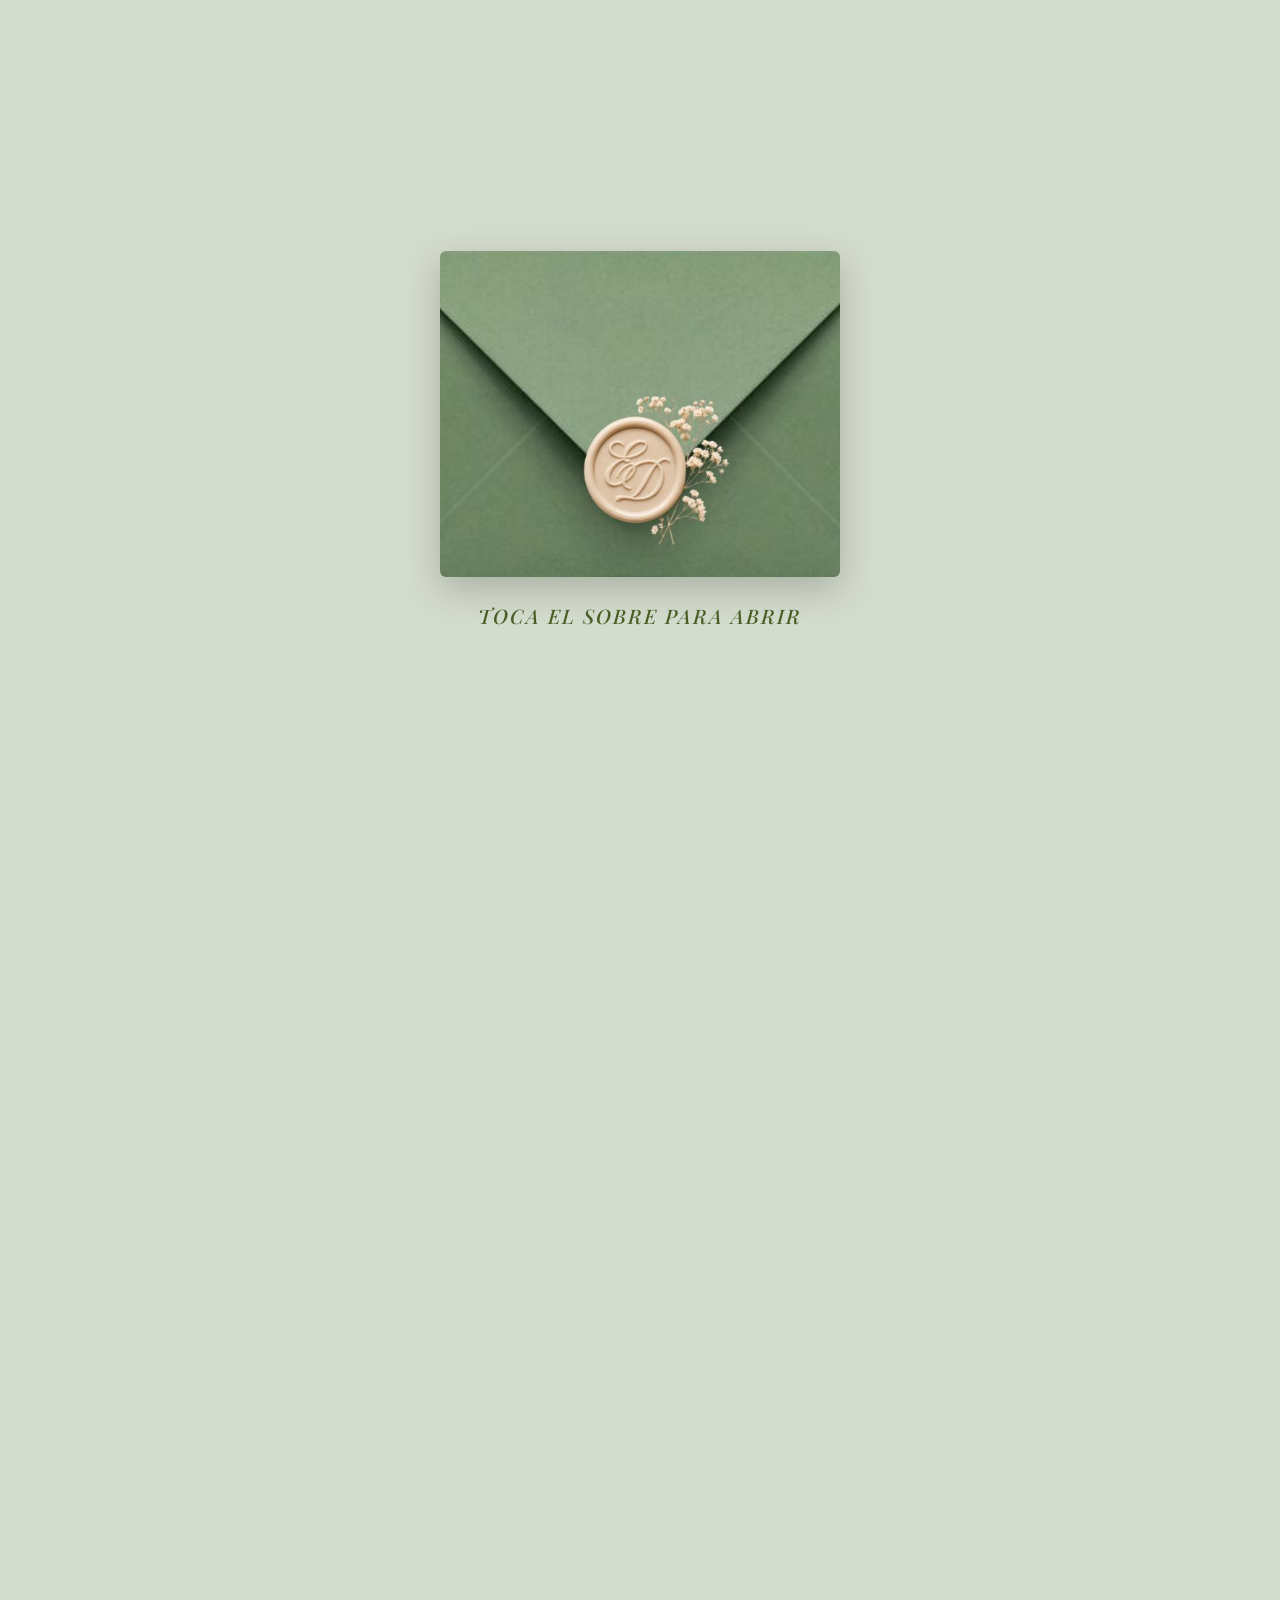
==== commit 7a4dce56: "Add files via upload" ====
--- a/index.html
+++ b/index.html
@@ -3,127 +3,198 @@
 <head>
     <meta charset="UTF-8">
     <meta name="viewport" content="width=device-width, initial-scale=1.0">
-    <title>Nuestra Boda</title>
-    <!-- Fuentes Premium -->
+    <title>Invitación de Boda - Dayana & Exio</title>
     <link rel="preconnect" href="https://fonts.googleapis.com">
     <link rel="preconnect" href="https://fonts.gstatic.com" crossorigin>
-    <link href="https://fonts.googleapis.com/css2?family=Parisienne&family=Playfair+Display:ital,wght@0,400;0,600;1,400&family=Poppins:wght@300;400;600&display=swap" rel="stylesheet">
-    <link rel="stylesheet" href="style.css?v=1.2">
+    <link href="https://fonts.googleapis.com/css2?family=Parisienne&family=Playfair+Display:ital,wght@0,400..700;1,400..700&family=Poppins:wght@300;400;600&display=swap" rel="stylesheet">
+    <link rel="stylesheet" href="style.css?v=1.3">
 </head>
 <body>
 
-    <!-- PANTALLA 1: EL SOBRE INICIAL -->
+    <audio id="musica-boda" loop>
+        <source src="musica.mp3" type="audio/mpeg">
+    </audio>
+
     <div id="pantalla-sobre" class="pantalla-sobre">
-        <div class="sobre-wrapper-imagen" onclick="abrirInvitacion()">
-            <!-- Imagen del sobre proporcionada -->
-            <img src="image_cd97cb.png" alt="Sobre de Invitación" class="imagen-sobre-canva">
-            <p class="instruccion">Toca para abrir</p>
+        <div class="sobre-wrapper-imagen" id="sobre-clic" onclick="abrirInvitacion()">
+            <img src="sobre.jpg" alt="Sobre de Invitación" class="imagen-sobre-canva">
+            <p class="instruccion">TOCA EL SOBRE PARA ABRIR</p>
         </div>
     </div>
 
-    <!-- PANTALLA 2: CONTENIDO PRINCIPAL -->
     <div id="contenido-invitacion" class="contenido-oculto">
         <div class="marco-invitacion">
             <div id="contenedor-petalos"></div>
 
-            <!-- BLOQUE 1: BIENVENIDA (OSCURO) -->
-            <section class="bloque-seccion bloque-oscuro">
+            <div class="bloque-seccion bloque-oscuro">
+                <div class="contenedor-foto">
+                    <img src="foto1.jpeg" alt="Dayana y Exio - Foto Principal" class="foto-boda">
+                </div>
+                <h1 class="nombres-novios">Dayana</h1>
+                <div class="ampersand">&</div>
+                <h1 class="nombres-novios">Exio</h1>
+            </div>
+
+            <div class="divisor-dorado"></div>
+
+            <div class="bloque-seccion bloque-claro">
+                <h2 class="texto-invitado">¡Hola, <span id="nombre-invitado">Invitado Especial</span>!</h2>
+                
                 <p class="versiculo">
-                    "Por encima de todo, vístanse de amor, que es el vínculo perfecto."
-                    <span class="cita-versiculo">Colosenses 3:14</span>
+                    "Si alguno prevalece contra el que está solo, dos estarán contra él, pues cordón de tres dobleces no se rompe pronto."<br>
+                    <span class="cita-versiculo">Eclesiastés 4,12</span>
                 </p>
-                <div class="divisor-dorado"></div>
-                <div style="margin-top: 30px;">
-                    <!-- Ajusta los nombres de acuerdo a tu boda -->
-                    <h1 class="nombres-novios">Exio & Dayana</h1>
-                </div>
-            </section>
-
-            <!-- BLOQUE 2: DETALLES PRINCIPALES (CLARO) -->
-            <section class="bloque-seccion bloque-claro">
-                <p class="texto-invitado">¡Hola, <span id="nombre-invitado">Invitado</span>!</p>
-                <p style="margin-bottom: 30px; line-height: 1.6;">Tenemos el honor de invitarte a compartir con nosotros el día más importante de nuestras vidas.</p>
-                
-                <!-- Ilustración de anillos -->
+
                 <div class="ilustracion-boda-svg">
-                    <img src="image_fa009a.png" alt="Detalles" style="width:100%; height:auto;">
-                </div>
-
-                <!-- Control de pases e invitados -->
-                <div id="bloque-pases" class="lista-pases-contenedor">
+                    <svg viewBox="0 0 100 50" class="svg-boda">
+                        <path d="M10,40 Q50,55 90,40" fill="none" stroke="#baa06a" stroke-width="1" stroke-dasharray="2,2"/>
+                        <path d="M25,43 Q50,48 75,43" fill="none" stroke="#baa06a" stroke-width="0.8"/>
+                        <circle cx="46" cy="40" r="7" fill="none" stroke="#dab569" stroke-width="2" />
+                        <circle cx="54" cy="40" r="7" fill="none" stroke="#bfa054" stroke-width="2" />
+                        <circle cx="50" cy="34" r="2" fill="#fff" stroke="#baa06a" stroke-width="0.5"/>
+                        <circle cx="43" cy="46" r="1.5" fill="#fff" stroke="#baa06a" stroke-width="0.5"/>
+                        <circle cx="57" cy="46" r="1.5" fill="#fff" stroke="#baa06a" stroke-width="0.5"/>
+                    </svg>
+                </div>
+                
+                <p class="introduccion-texto">
+                    Hemos decidido unir nuestras vidas en matrimonio y nos llenaría de alegría contar con su compañía en este día tan especial. Con mucho cariño, queremos invitar a las siguientes personas de su familia:
+                </p>
+
+                <div class="lista-pases-contenedor">
                     <ul>
                         <li id="info-pases">Cargando pases...</li>
                     </ul>
                 </div>
-                <p id="nota-cupos" class="nota-aclaratoria">Agradecemos de corazón tu comprensión: los cupos están estrictamente asignados.</p>
-            </section>
-
-            <!-- BLOQUE 3: CUANDO Y DÓNDE (OSCURO) -->
-            <section class="bloque-seccion bloque-oscuro">
-                <h2 class="subtitulo-elegante">Cuándo & Dónde</h2>
-                
-                <!-- Contador de tiempo -->
+
+                <p class="nota-aclaratoria">
+                    * Con el fin de asegurar la comodidad de todos, les informamos amablemente que los cupos son estrictamente limitados a las personas registradas en esta invitación. Asimismo, hemos optado por celebrar una velada exclusivamente para adultos, por lo que agradecemos su comprensión al no asistir con niños.
+                </p>
+            </div>
+
+            <div class="divisor-dorado"></div>
+
+            <div class="bloque-seccion bloque-oscuro">
+                <h3 class="subtitulo-elegante">SAVE THE DATE</h3>
+                <h4 class="fecha-texto" style="font-family: 'Playfair Display', serif; font-size: 1.5rem; margin: 5px 0 15px 0; color: #dab569;">Enero 8, 2027</h4>
+                <p style="color: white; font-style: italic; margin-bottom: 10px; font-size: 0.9rem;">Solo faltan:</p>
+                
                 <div id="contador" class="contador-display">
                     <div class="unidad-tiempo"><span id="dias" class="numero">00</span><span class="etiqueta">Días</span></div>
                     <div class="unidad-tiempo"><span id="horas" class="numero">00</span><span class="etiqueta">Horas</span></div>
                     <div class="unidad-tiempo"><span id="minutos" class="numero">00</span><span class="etiqueta">Min</span></div>
                     <div class="unidad-tiempo"><span id="segundos" class="numero">00</span><span class="etiqueta">Seg</span></div>
                 </div>
-
-                <div style="margin-top: 35px;">
-                    <p class="datos-lugar" style="font-weight: 600; font-size: 1.2rem; color: #dab569;">La terraza del porton</p>
-                    <p class="datos-lugar-ciudad">Cúcuta, Colombia</p>
-                    <p class="datos-lugar" style="opacity: 0.9; margin-bottom: 25px;">Sábado, 12 de Diciembre de 2026<br>Hora: 4:00 PM</p>
-                </div>
-
+            </div>
+
+            <div class="divisor-dorado"></div>
+
+            <div class="bloque-seccion bloque-claro">
+                <h3 class="subtitulo-elegante cursivo">Recepción</h3>
+                <p class="datos-lugar"><strong>Hora:</strong> 7:00 pm</p>
+                <p class="datos-lugar"><strong>Lugar:</strong> La terraza del porton</p>
+                <p class="datos-lugar"><strong>Dirección:</strong> Av gran colombia número 6E-57</p>
+                <p class="datos-lugar-ciudad">Cúcuta, Colombia</p>
+                
                 <div class="botones-confirmar-unificados">
                     <a href="https://maps.google.com" target="_blank" class="btn btn-maps">Ver en Google Maps</a>
                 </div>
-            </section>
-
-            <!-- BLOQUE 4: CONFIRMACIÓN Y DATOS INTERNACIONALES (CLARO) -->
-            <!-- Este bloque se controla dinámicamente mediante el JS -->
-            <section id="bloque-virtual-regalos" class="bloque-seccion bloque-claro" style="display: none;">
-                <div id="contenido-fuera-cucuta">
-                    <h2 class="subtitulo-elegante">Transmisión Virtual</h2>
-                    <p style="line-height: 1.6; margin-bottom: 20px;">Como sabemos que nos acompañas desde la distancia, queremos que vivas cada momento con nosotros en nuestra transmisión en vivo.</p>
-                    <a href="https://youtube.com" target="_blank" class="btn btn-maps" style="background-color:#7d8f69; margin-bottom: 40px;">Unirse al En Vivo</a>
-                    <div class="divisor-dorado" style="margin-bottom: 35px;"></div>
-                </div>
-
-                <h2 class="subtitulo-elegante">Lluvia de Sobres</h2>
-                <p style="line-height: 1.6; margin-bottom: 20px;">Tu presencia es nuestro mejor regalo, pero si deseas hacernos un detalle, compartimos nuestra cuenta bancaria:</p>
-                
-                <div class="datos-bancarios">
-                    <span class="etiqueta-banco">BANCO BANCOLOMBIA</span>
-                    <div class="campo-copia">
-                        <p>Ahorros: <span id="num-cuenta">123-456789-00</span></p>
-                        <button class="btn-copiar-dato" onclick="copiarCuenta()">Copiar</button>
-                    </div>
-                </div>
-
-                <div class="botones-confirmar-unificados" style="margin-top: 35px;">
-                    <a href="https://wa.me/573000000000?text=Hola!%20Confirmo%20mi%20asistencia" target="_blank" class="btn btn-confirmar-principal">Confirmar Asistencia</a>
-                </div>
-            </section>
-
-            <!-- BLOQUE 5: CÓDIGO DE VESTIMENTA (OSCURO) -->
-            <section class="bloque-seccion bloque-oscuro">
-                <h2 class="subtitulo-elegante">Código de Vestimenta</h2>
-                <p style="font-size: 1.1rem; font-weight: 600; color: #dab569; margin-bottom: 5px;">FORMAL GUAYABERA</p>
-                <p class="aviso-colores">Agradecemos evitar los siguientes colores reservados por los novios:</p>
-                
+            </div>
+
+            <div class="divisor-dorado"></div>
+
+            <div class="bloque-seccion bloque-oscuro">
+                <div class="contenedor-foto">
+                    <img src="foto2.jpeg" alt="Dayana y Exio - Foto Secundaria" class="foto-boda">
+                </div>
+                <p style="font-style: italic; font-size: 1.1rem; margin: 0; font-family: 'Playfair Display', serif;">"Por encima de todo, vístanse de amor, que es el vínculo perfecto."</p>
+            </div>
+
+            <div class="divisor-dorado"></div>
+
+            <div class="bloque-seccion bloque-claro">
+                <h3 class="subtitulo-elegante">DRESS CODE</h3>
+                <div class="detalles-vestimenta">
+                    <div class="genero-code">
+                        <p class="titulo-genero">Hombres:</p>
+                        <p class="descripcion-genero">Traje formal para hombre.</p>
+                    </div>
+                    <div class="genero-code">
+                        <p class="titulo-genero">Mujeres:</p>
+                        <p class="descripcion-genero">Vestido largo formal, sin escotes pronunciados ni tiras.</p>
+                    </div>
+                </div>
+
+                <p class="aviso-colores">Respetuosamente les solicitamos reservar los siguientes colores de uso exclusivo de la novia y la corte:</p>
                 <div class="colores-prohibidos">
                     <div class="item-color"><span class="circulo-color blanco"></span> Blanco</div>
+                    <div class="item-color"><span class="circulo-color verde"></span> Verde</div>
+                    <div class="item-color"><span class="circulo-color gris"></span> Gris</div>
                     <div class="item-color"><span class="circulo-color palorosa"></span> Palo Rosa</div>
-                    <div class="item-color"><span class="circulo-color verde"></span> Verde</div>
-                </div>
-
-                <h3 class="agradecimiento-final">¡Te Esperamos!</h3>
-            </section>
+                </div>
+            </div>
+
+            <div id="bloque-virtual-regalos" style="display: none;">
+                <div class="divisor-dorado"></div>
+                <div class="bloque-seccion bloque-oscuro">
+                    <div id="contenido-fuera-cucuta" style="display: none;">
+                        <h3 class="subtitulo-elegante cursivo" style="color: white; font-size: 3rem;">Transmisión Virtual</h3>
+                        <p style="color: #fff; font-size: 0.95rem; line-height: 1.6; margin-bottom: 20px;">
+                            Para nuestros familiares y amigos que se encuentran lejos, nos encantaría que nos acompañen a través de nuestra transmisión en vivo.
+                        </p>
+                        <div class="botones-confirmar-unificados">
+                            <a href="https://forms.gle/XENnP5TWRh7fCxd69" target="_blank" class="btn btn-maps" style="margin-bottom: 15px;">Confirmación asistencia virtual</a>
+                            <a href="https://youtube.com" target="_blank" class="btn btn-calendario-principal" style="margin-bottom: 30px;">Unirse a la Transmisión</a>
+                        </div>
+                        <div class="divisor-dorado" style="margin-bottom: 30px; opacity: 0.3;"></div>
+                    </div>
+
+                    <h3 class="subtitulo-elegante">LLUVIA DE SOBRES</h3>
+                    <p id="regalo-local" style="color: #fff; font-size: 0.95rem; line-height: 1.6;">
+                        Tu presencia es nuestro mejor regalo. Si deseas realizarnos un detalle en efectivo, dispondremos de una urna el día del evento para que deposites tu sobre.
+                    </p>
+                    <p id="regalo-afuera" style="color: #fff; font-size: 0.95rem; line-height: 1.6; display: none;">
+                        Tu presencia es nuestro mejor regalo. Si deseas realizarnos un detalle en efectivo, dispondremos de una urna el día del evento o puedes realizar una transferencia bancaria:
+                    </p>
+                    
+                    <div id="seccion-bancaria-desplegable" class="datos-bancarios" style="display: none;">
+                        <div class="campo-copia" style="margin-bottom: 8px;">
+                            <div>
+                                <span class="etiqueta-banco">Banco Falabella (Ahorros):</span>
+                                <p id="cuenta-novia" style="color: #38422a; font-weight: bold; margin: 2px 0 0 0;">11180051541</p>
+                            </div>
+                            <button class="btn-copiar-dato" onclick="copiarDatoBancario('11180051541')">Copiar</button>
+                        </div>
+                        <div class="campo-copia">
+                            <div>
+                                <span class="etiqueta-banco">Llave para transferencia:</span>
+                                <p id="llave-novia" style="color: #38422a; font-weight: bold; margin: 2px 0 0 0;">@BFDG004969</p>
+                            </div>
+                            <button class="btn-copiar-dato" onclick="copiarDatoBancario('@BFDG004969')">Copiar</button>
+                        </div>
+                    </div>
+                </div>
+            </div>
+
+            <div class="divisor-dorado"></div>
+
+            <div class="bloque-seccion bloque-claro">
+                <h3 class="subtitulo-elegante cursivo">Confirmar Asistencia</h3>
+                <p style="font-size: 0.95rem; margin-bottom: 20px;">Queremos preparar todos los detalles, déjanos saber si contaremos con tu valiosa compañía antes del 20 de Julio de 2026.</p>
+                
+                <div class="botones-confirmar-unificados">
+                    <a href="https://forms.gle/RdDDguU4DBg2iCAg8" target="_blank" class="btn btn-confirmar-principal">CONFIRMAR ASISTENCIA</a>
+                </div>
+            </div>
+
+            <div class="divisor-dorado"></div>
+            <div class="bloque-seccion bloque-claro" style="padding-top: 10px;">
+                <p class="agradecimiento-final">¡Te esperamos!</p>
+            </div>
+
         </div>
     </div>
 
-    <script src="script.js?v=1.2"></script>
+    <script src="script.js?v=1.3"></script>
 </body>
 </html>
--- a/style.css
+++ b/style.css
@@ -33,7 +33,7 @@
     width: 100%;
     max-width: 400px;
     height: auto;
-    min-height: 230px;
+    min-height: 250px;
     display: block;
     margin: 0 auto;
     border-radius: 6px;
@@ -44,12 +44,11 @@
     margin-top: 25px;
     font-family: 'Playfair Display', serif;
     font-style: italic;
-    font-size: 1.2rem;
+    font-size: 1.25rem;
     color: #4a5d24;
     font-weight: 500;
     letter-spacing: 2px;
     text-transform: uppercase;
-    opacity: 0.85;
     animation: palpitar 2s infinite;
 }
 
@@ -66,7 +65,7 @@
     transition: opacity 1s ease, transform 1s ease;
     max-width: 480px;
     margin: 0 auto;
-    padding: 15px 10px;
+    padding: 20px 10px;
     box-sizing: border-box;
 }
 
@@ -84,7 +83,7 @@
 }
 
 .bloque-seccion {
-    padding: 35px 20px;
+    padding: 40px 25px;
     text-align: center;
     box-sizing: border-box;
     width: 100%;
@@ -98,36 +97,53 @@
 .bloque-claro {
     background-color: #e2e9dc;
     color: #38422a;
+    padding: 45px 25px;
 }
 
 .divisor-dorado {
-    height: 2px;
+    height: 3px;
     background: linear-gradient(90deg, rgba(187,148,65,0) 0%, rgba(218,181,105,1) 50%, rgba(187,148,65,0) 100%);
     width: 100%;
 }
 
 .nombres-novios {
     font-family: 'Parisienne', cursive;
-    font-size: 3rem;
+    font-size: 3.5rem;
     margin: 0;
+    font-weight: 400;
     color: #ffffff;
+    line-height: 1.1;
+}
+
+.ampersand {
+    font-family: 'Playfair Display', serif;
+    font-size: 2rem;
+    font-style: italic;
+    color: #dab569;
+    margin: 8px 0;
 }
 
 .subtitulo-elegante {
     font-family: 'Playfair Display', serif;
-    font-size: 1.4rem;
+    font-size: 1.6rem;
     letter-spacing: 2px;
+    margin-top: 0;
     margin-bottom: 20px;
     font-weight: 600;
-    text-transform: uppercase;
+}
+
+.subtitulo-elegante.cursivo {
+    font-family: 'Parisienne', cursive;
+    font-size: 3rem;
+    font-weight: 400;
 }
 
 .texto-invitado {
     font-family: 'Playfair Display', serif;
-    font-size: 1.4rem;
+    font-size: 1.5rem;
     color: #4a5d24;
-    margin-bottom: 15px;
-    font-weight: 600;
+    margin-top: 0;
+    margin-bottom: 25px;
 }
 
 .versiculo {
@@ -135,6 +151,7 @@
     font-style: italic;
     font-size: 0.95rem;
     line-height: 1.6;
+    margin-bottom: 25px;
 }
 
 .cita-versiculo {
@@ -145,57 +162,77 @@
 }
 
 .ilustracion-boda-svg {
-    max-width: 120px;
-    margin: 15px auto;
-}
-
-/* CONTENEDOR PASES SOLID LINED */
+    max-width: 140px;
+    margin: 15px auto 30px auto;
+}
+.svg-boda {
+    width: 100%;
+    height: auto;
+}
+
+/* RECUADRO PASES MEJORADO SOLID LINE */
 .lista-pases-contenedor {
-    background-color: rgba(255, 255, 255, 0.75);
+    background-color: rgba(255, 255, 255, 0.65);
     border: 1px solid rgba(125, 143, 105, 0.4);
-    padding: 18px 15px;
-    border-radius: 6px;
-    margin: 20px auto;
+    padding: 22px 15px;
+    border-radius: 8px;
+    margin: 30px auto;
     max-width: 90%;
+    box-shadow: 0 4px 15px rgba(44, 53, 31, 0.04);
 }
 .lista-pases-contenedor ul { list-style: none; padding: 0; margin: 0; }
 .lista-pases-contenedor li { 
     font-size: 1.05rem; 
     font-weight: 600; 
     color: #2c351f; 
+    letter-spacing: 0.5px;
 }
 
 .nota-aclaratoria {
     font-size: 0.8rem !important;
     color: #55663c;
     font-style: italic;
-    line-height: 1.4;
-}
-
-/* CONTADORES DISPOSITIVOS MÓVILES */
+    margin-top: 25px;
+    line-height: 1.5 !important;
+    padding: 0 15px;
+}
+
+.datos-lugar { margin: 6px 0; font-size: 1rem; }
+.datos-lugar-ciudad {
+    margin: 4px 0 20px 0;
+    font-size: 0.9rem;
+    font-weight: 600;
+    text-transform: uppercase;
+    letter-spacing: 1px;
+    color: #607345;
+}
+
+.contenedor-foto {
+    width: 100%;
+    border-radius: 6px;
+    overflow: hidden;
+    margin-bottom: 25px;
+    box-shadow: 0 4px 15px rgba(0,0,0,0.1);
+}
+.foto-boda { width: 100%; height: auto; display: block; }
+
+/* CONTADOR DISPLAY */
 .contador-display {
     display: flex;
     justify-content: center;
-    gap: 6px;
+    gap: 8px;
     margin: 20px 0;
 }
 .unidad-tiempo {
     background-color: rgba(255, 255, 255, 0.12);
     border: 1px solid rgba(255, 255, 255, 0.25);
     color: white;
-    padding: 8px;
+    padding: 10px;
     border-radius: 6px;
-    min-width: 60px;
-}
-.unidad-tiempo .numero { 
-    display: block; 
-    font-size: 1.3rem; 
-    font-weight: bold; 
-}
-.unidad-tiempo .etiqueta { 
-    font-size: 0.55rem; 
-    text-transform: uppercase; 
-}
+    min-width: 65px;
+}
+.unidad-tiempo .numero { display: block; font-size: 1.5rem; font-weight: bold; }
+.unidad-tiempo .etiqueta { font-size: 0.6rem; text-transform: uppercase; opacity: 0.8; }
 
 /* BOTONES */
 .btn {
@@ -208,13 +245,15 @@
     font-size: 0.85rem;
     letter-spacing: 1px;
     width: 90%;
-    max-width: 280px;
+    max-width: 290px;
     text-transform: uppercase;
     box-sizing: border-box;
+    font-family: 'Poppins', sans-serif;
     text-align: center;
 }
 .btn-maps { background-color: #baa06a; color: white; border: 1px solid #ffffff; }
 .btn-confirmar-principal { background-color: #baa06a; color: white; border: 1px solid #ffffff; }
+.btn-calendario-principal { background-color: #e2e9dc; color: #7d8f69; border: 1px solid #7d8f69; }
 
 .botones-confirmar-unificados {
     display: flex;
@@ -223,28 +262,36 @@
     width: 100%;
 }
 
-/* CIRCULO PALO ROSA DEFENSA TOTAL */
-.circulo-color { width: 18px; height: 18px; border-radius: 50%; border: 1px solid #bbb; display: inline-block; vertical-align: middle; }
+/* DRESS CODE */
+.detalles-vestimenta { margin: 25px 0; }
+.genero-code { margin-bottom: 20px; }
+.titulo-genero { font-weight: 600; font-size: 1.1rem; margin: 0; color: #4a5d24; }
+.descripcion-genero { margin: 4px 0 0 0; font-size: 0.95rem; }
+.aviso-colores { font-size: 0.85rem; font-style: italic; max-width: 85%; margin: 25px auto 12px auto; }
+.colores-prohibidos { display: flex; justify-content: center; gap: 20px; }
+.item-color { display: flex; align-items: center; gap: 8px; font-size: 0.85rem; font-weight: 600; }
+.circulo-color { width: 18px; height: 18px; border-radius: 50%; border: 1px solid #bbb; display: inline-block; }
 .circulo-color.blanco { background-color: #ffffff; }
 .circulo-color.verde { background-color: #7d8f69; }
-
+.circulo-color.gris { background-color: #9e9e9e; }
+
+/* DEFENSE TOTAL PALO ROSA */
 .palorosa,
 .circulo-color.palorosa,
 .colores-prohibidos .item-color .circulo-color.palorosa {
     background-color: #e8c5c8 !important;
     background: #e8c5c8 !important;
     border: 1px solid #d4b2b5 !important;
-}
-.colores-prohibidos { display: flex; justify-content: center; gap: 15px; margin-top: 10px; }
-.item-color { display: flex; align-items: center; gap: 6px; font-size: 0.85rem; color: white; }
-
-/* CUENTA BANCARIA */
-.datos-bancarios { background-color: rgba(255,255,255,0.7); padding: 15px; border-radius: 6px; border: 1px solid rgba(125,143,105,0.3); margin: 20px auto; text-align: left; max-width: 90%; }
-.campo-copia { display: flex; justify-content: space-between; align-items: center; background: rgba(255,255,255,0.9); padding: 10px; border-radius: 4px; margin-top: 8px; }
-.campo-copia p { margin: 0; font-size: 0.9rem; font-weight: 600; color: #38422a; }
-.etiqueta-banco { font-size: 0.75rem; color: #baa06a; font-weight: bold; }
-.btn-copiar-dato { background-color: #7d8f69; color: white; border: none; padding: 6px 12px; border-radius: 4px; cursor: pointer; font-size: 0.75rem; font-weight: bold; }
-
-.agradecimiento-final { font-family: 'Parisienne', cursive; font-size: 2.5rem; color: #ffffff; margin-top: 25px; margin-bottom: 0; }
-
-@keyframes palpitar { 0% { transform: scale(1); } 50% { transform: scale(1.03); } 100% { transform: scale(1); } }+    display: inline-block !important;
+}
+
+/* REGALOS BANCO */
+.datos-bancarios { background-color: rgba(255,255,255,0.85); padding: 15px; border-radius: 6px; border: 1px solid rgba(125,143,105,0.3); margin-top: 20px; text-align: left; }
+.campo-copia { display: flex; justify-content: space-between; align-items: center; background: rgba(0,0,0,0.05); padding: 12px; border-radius: 5px; }
+.etiqueta-banco { font-size: 0.75rem; color: #a88f58; font-weight: bold; }
+.btn-copiar-dato { background-color: #7d8f69; color: white; border: none; padding: 7px 14px; border-radius: 4px; cursor: pointer; font-size: 0.75rem; font-weight: bold; }
+
+#contenedor-petalos { position: absolute; top: 0; left: 0; width: 100%; height: 100%; pointer-events: none; overflow: hidden; z-index: 10; }
+.agradecimiento-final { font-family: 'Parisienne', cursive; font-size: 3rem; color: #4a5d24; margin-top: 30px; }
+
+@keyframes palpitar { 0% { transform: scale(1); opacity: 0.8; } 50% { transform: scale(1.03); opacity: 1; } 100% { transform: scale(1); opacity: 0.8; } }
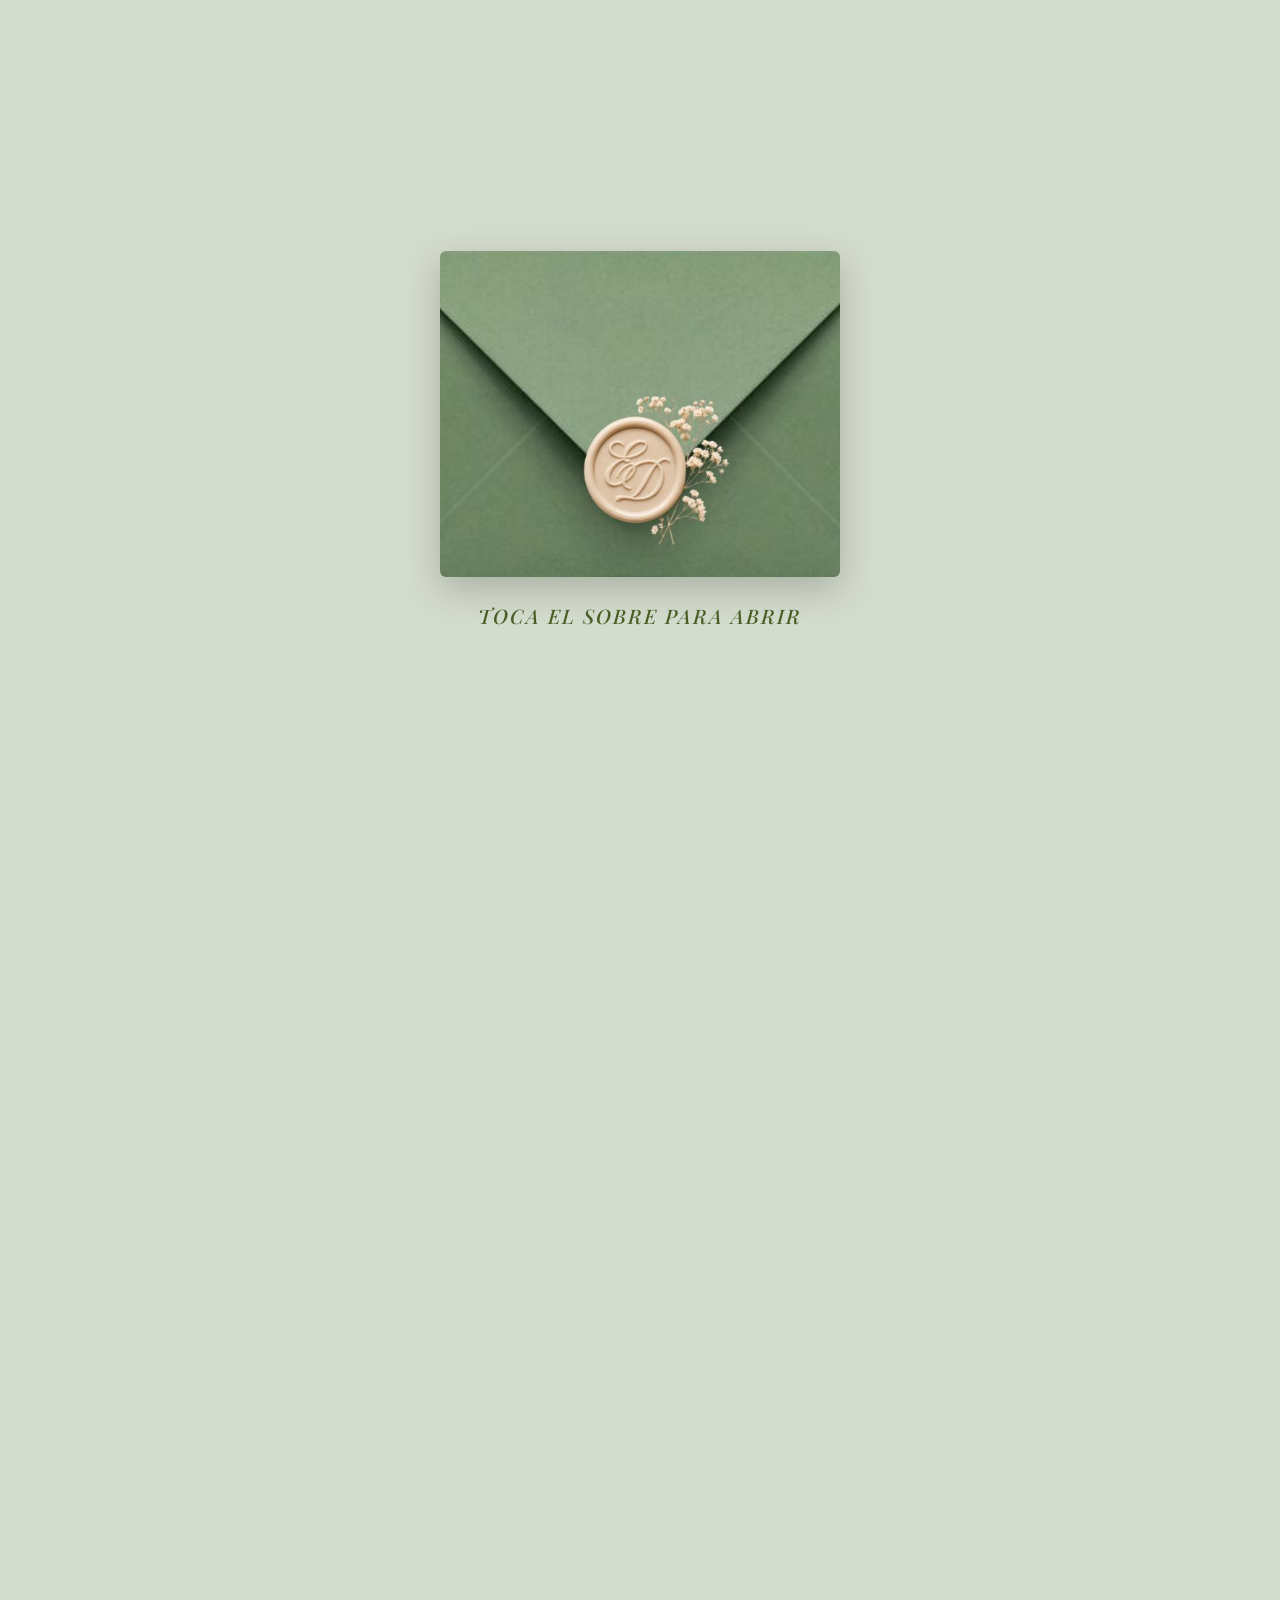
==== commit 0f9316f9: "Add files via upload" ====
--- a/index.html
+++ b/index.html
@@ -7,28 +7,32 @@
     <link rel="preconnect" href="https://fonts.googleapis.com">
     <link rel="preconnect" href="https://fonts.gstatic.com" crossorigin>
     <link href="https://fonts.googleapis.com/css2?family=Parisienne&family=Playfair+Display:ital,wght@0,400..700;1,400..700&family=Poppins:wght@300;400;600&display=swap" rel="stylesheet">
-    <link rel="stylesheet" href="style.css?v=1.3">
+    <link rel="stylesheet" href="style.css?v=1.9">
 </head>
 <body>
 
+    <!-- REPRODUCTOR DE AUDIO -->
     <audio id="musica-boda" loop>
         <source src="musica.mp3" type="audio/mpeg">
     </audio>
 
+    <!-- PANTALLA 1: SOBRE INICIAL -->
     <div id="pantalla-sobre" class="pantalla-sobre">
-        <div class="sobre-wrapper-imagen" id="sobre-clic" onclick="abrirInvitacion()">
+        <div class="sobre-wrapper-imagen" onclick="abrirInvitacion()">
             <img src="sobre.jpg" alt="Sobre de Invitación" class="imagen-sobre-canva">
             <p class="instruccion">TOCA EL SOBRE PARA ABRIR</p>
         </div>
     </div>
 
+    <!-- PANTALLA 2: CONTENIDO DE LA INVITACIÓN -->
     <div id="contenido-invitacion" class="contenido-oculto">
         <div class="marco-invitacion">
             <div id="contenedor-petalos"></div>
 
+            <!-- CABECERA CON FOTO 1 -->
             <div class="bloque-seccion bloque-oscuro">
                 <div class="contenedor-foto">
-                    <img src="foto1.jpeg" alt="Dayana y Exio - Foto Principal" class="foto-boda">
+                    <img src="foto1.jpeg" alt="Dayana y Exio" class="foto-boda">
                 </div>
                 <h1 class="nombres-novios">Dayana</h1>
                 <div class="ampersand">&</div>
@@ -37,14 +41,17 @@
 
             <div class="divisor-dorado"></div>
 
-            <div class="bloque-seccion bloque-claro">
-                <h2 class="texto-invitado">¡Hola, <span id="nombre-invitado">Invitado Especial</span>!</h2>
+            <!-- BLOQUE BIENVENIDA (CONECTADO AL ADMIN) -->
+            <div class="bloque-seccion bloque-claro">
+                <!-- Estructura corregida para mostrar "Estimado (a)" y el nombre dinámico del admin -->
+                <h2 class="texto-invitado">Estimado (a) <span id="nombre-invitado"></span></h2>
                 
                 <p class="versiculo">
                     "Si alguno prevalece contra el que está solo, dos estarán contra él, pues cordón de tres dobleces no se rompe pronto."<br>
                     <span class="cita-versiculo">Eclesiastés 4,12</span>
                 </p>
 
+                <!-- Gráfico del Anillo -->
                 <div class="ilustracion-boda-svg">
                     <svg viewBox="0 0 100 50" class="svg-boda">
                         <path d="M10,40 Q50,55 90,40" fill="none" stroke="#baa06a" stroke-width="1" stroke-dasharray="2,2"/>
@@ -61,19 +68,22 @@
                     Hemos decidido unir nuestras vidas en matrimonio y nos llenaría de alegría contar con su compañía en este día tan especial. Con mucho cariño, queremos invitar a las siguientes personas de su familia:
                 </p>
 
+                <!-- CONTENEDOR DE PASES DINÁMICOS -->
                 <div class="lista-pases-contenedor">
-                    <ul>
-                        <li id="info-pases">Cargando pases...</li>
+                    <ul id="lista-pases-dinamica">
+                        <!-- Tu panel de administrador inyecta los pases y nombres específicos aquí -->
                     </ul>
                 </div>
 
+                <!-- NOTA ACLARATORIA RESTABLECIDA -->
                 <p class="nota-aclaratoria">
-                    * Con el fin de asegurar la comodidad de todos, les informamos amablemente que los cupos son estrictamente limitados a las personas registradas en esta invitación. Asimismo, hemos optado por celebrar una velada exclusivamente para adultos, por lo que agradecemos su comprensión al no asistir con niños.
+                    * Con el fin de asegurar la comodidad de todos, les informamos amablemente que los cupos son estrictamente limitados a las personas registradas en esta invitación. Asimismo, hemos optado por celebrar una velada exclusivamente para adultos, por lo que agradecemos su comprensión al no asistir con niños ni invitados adicionales.
                 </p>
             </div>
 
             <div class="divisor-dorado"></div>
 
+            <!-- CUENTA REGRESIVA REPARADA -->
             <div class="bloque-seccion bloque-oscuro">
                 <h3 class="subtitulo-elegante">SAVE THE DATE</h3>
                 <h4 class="fecha-texto" style="font-family: 'Playfair Display', serif; font-size: 1.5rem; margin: 5px 0 15px 0; color: #dab569;">Enero 8, 2027</h4>
@@ -89,6 +99,7 @@
 
             <div class="divisor-dorado"></div>
 
+            <!-- RECEPCIÓN (ENLACES CORREGIDOS) -->
             <div class="bloque-seccion bloque-claro">
                 <h3 class="subtitulo-elegante cursivo">Recepción</h3>
                 <p class="datos-lugar"><strong>Hora:</strong> 7:00 pm</p>
@@ -97,21 +108,24 @@
                 <p class="datos-lugar-ciudad">Cúcuta, Colombia</p>
                 
                 <div class="botones-confirmar-unificados">
-                    <a href="https://maps.google.com" target="_blank" class="btn btn-maps">Ver en Google Maps</a>
-                </div>
-            </div>
-
-            <div class="divisor-dorado"></div>
-
+                    <a href="https://maps.app.goo.gl/eHX2nM8Q3NPbkQASA?g_st=aw" target="_blank" class="btn btn-maps" style="margin-bottom: 12px;">VER EN GOOGLE MAPS</a>
+                    <a href="https://waze.com/ul/hd3kkykug3" target="_blank" class="btn btn-maps">VER EN WAZE</a>
+                </div>
+            </div>
+
+            <div class="divisor-dorado"></div>
+
+            <!-- INTERMEDIO CON FOTO 2 -->
             <div class="bloque-seccion bloque-oscuro">
                 <div class="contenedor-foto">
-                    <img src="foto2.jpeg" alt="Dayana y Exio - Foto Secundaria" class="foto-boda">
+                    <img src="foto2.jpeg" alt="Dayana y Exio" class="foto-boda">
                 </div>
                 <p style="font-style: italic; font-size: 1.1rem; margin: 0; font-family: 'Playfair Display', serif;">"Por encima de todo, vístanse de amor, que es el vínculo perfecto."</p>
             </div>
 
             <div class="divisor-dorado"></div>
 
+            <!-- DRESS CODE CON PALO ROSA INTEGRADO -->
             <div class="bloque-seccion bloque-claro">
                 <h3 class="subtitulo-elegante">DRESS CODE</h3>
                 <div class="detalles-vestimenta">
@@ -134,41 +148,40 @@
                 </div>
             </div>
 
-            <div id="bloque-virtual-regalos" style="display: none;">
+            <!-- REGALOS Y TRANSMISIÓN -->
+            <div id="bloque-virtual-regalos">
                 <div class="divisor-dorado"></div>
                 <div class="bloque-seccion bloque-oscuro">
+                    
                     <div id="contenido-fuera-cucuta" style="display: none;">
-                        <h3 class="subtitulo-elegante cursivo" style="color: white; font-size: 3rem;">Transmisión Virtual</h3>
+                        <h3 class="subtitulo-elegante cursivo" style="color: white; font-size: 3rem; margin-bottom: 10px;">Transmisión Virtual</h3>
                         <p style="color: #fff; font-size: 0.95rem; line-height: 1.6; margin-bottom: 20px;">
                             Para nuestros familiares y amigos que se encuentran lejos, nos encantaría que nos acompañen a través de nuestra transmisión en vivo.
                         </p>
                         <div class="botones-confirmar-unificados">
-                            <a href="https://forms.gle/XENnP5TWRh7fCxd69" target="_blank" class="btn btn-maps" style="margin-bottom: 15px;">Confirmación asistencia virtual</a>
-                            <a href="https://youtube.com" target="_blank" class="btn btn-calendario-principal" style="margin-bottom: 30px;">Unirse a la Transmisión</a>
+                            <a href="https://forms.gle/XENnP5TWRh7fCxd69" target="_blank" class="btn btn-confirmar-principal" style="margin-bottom: 15px;">Confirmación asistencia virtual</a>
+                            <a href="https://youtube.com" target="_blank" class="btn btn-calendario-secundario" style="margin-bottom: 30px;">Unirse a la Transmisión</a>
                         </div>
                         <div class="divisor-dorado" style="margin-bottom: 30px; opacity: 0.3;"></div>
                     </div>
 
                     <h3 class="subtitulo-elegante">LLUVIA DE SOBRES</h3>
-                    <p id="regalo-local" style="color: #fff; font-size: 0.95rem; line-height: 1.6;">
+                    <p id="regalo-texto" style="color: #fff; font-size: 0.95rem; line-height: 1.6;">
                         Tu presencia es nuestro mejor regalo. Si deseas realizarnos un detalle en efectivo, dispondremos de una urna el día del evento para que deposites tu sobre.
-                    </p>
-                    <p id="regalo-afuera" style="color: #fff; font-size: 0.95rem; line-height: 1.6; display: none;">
-                        Tu presencia es nuestro mejor regalo. Si deseas realizarnos un detalle en efectivo, dispondremos de una urna el día del evento o puedes realizar una transferencia bancaria:
                     </p>
                     
                     <div id="seccion-bancaria-desplegable" class="datos-bancarios" style="display: none;">
                         <div class="campo-copia" style="margin-bottom: 8px;">
                             <div>
                                 <span class="etiqueta-banco">Banco Falabella (Ahorros):</span>
-                                <p id="cuenta-novia" style="color: #38422a; font-weight: bold; margin: 2px 0 0 0;">11180051541</p>
+                                <p style="color: #38422a; font-weight: bold; margin: 2px 0 0 0;">11180051541</p>
                             </div>
                             <button class="btn-copiar-dato" onclick="copiarDatoBancario('11180051541')">Copiar</button>
                         </div>
                         <div class="campo-copia">
                             <div>
                                 <span class="etiqueta-banco">Llave para transferencia:</span>
-                                <p id="llave-novia" style="color: #38422a; font-weight: bold; margin: 2px 0 0 0;">@BFDG004969</p>
+                                <p style="color: #38422a; font-weight: bold; margin: 2px 0 0 0;">@BFDG004969</p>
                             </div>
                             <button class="btn-copiar-dato" onclick="copiarDatoBancario('@BFDG004969')">Copiar</button>
                         </div>
@@ -178,12 +191,14 @@
 
             <div class="divisor-dorado"></div>
 
+            <!-- CONFIRMACIÓN Y CALENDARIO AJUSTADO (7:00 PM A 11:59 PM) -->
             <div class="bloque-seccion bloque-claro">
                 <h3 class="subtitulo-elegante cursivo">Confirmar Asistencia</h3>
                 <p style="font-size: 0.95rem; margin-bottom: 20px;">Queremos preparar todos los detalles, déjanos saber si contaremos con tu valiosa compañía antes del 20 de Julio de 2026.</p>
                 
                 <div class="botones-confirmar-unificados">
-                    <a href="https://forms.gle/RdDDguU4DBg2iCAg8" target="_blank" class="btn btn-confirmar-principal">CONFIRMAR ASISTENCIA</a>
+                    <a href="https://forms.gle/RdDDguU4DBg2iCAg8" target="_blank" class="btn btn-confirmar-principal" style="margin-bottom: 12px;">CONFIRMAR ASISTENCIA</a>
+                    <a href="https://calendar.google.com/calendar/render?action=TEMPLATE&text=Boda+Dayana+%26+Exio&dates=20270108T190000Z/20270108T235900Z&details=%C2%A1Acomp%C3%A1%C3%B1anos+a+celebrar+nuestra+uni%C3%B3n+matrimonial!&location=La+terraza+del+porton,+Av.+Gran+Colombia+%236E-57,+C%C3%BAcuta" target="_blank" class="btn btn-calendario-principal">AGENDAR AL CALENDARIO</a>
                 </div>
             </div>
 
@@ -195,6 +210,6 @@
         </div>
     </div>
 
-    <script src="script.js?v=1.3"></script>
+    <script src="script.js?v=1.9"></script>
 </body>
 </html>
--- a/style.css
+++ b/style.css
@@ -7,7 +7,7 @@
     overflow-x: hidden;
 }
 
-/* SCREEN 1: EL SOBRE INICIAL */
+/* SOBRE INICIAL */
 .pantalla-sobre {
     position: fixed;
     top: 0;
@@ -58,7 +58,7 @@
     pointer-events: none;
 }
 
-/* SCREEN 2: CONTENIDO PRINCIPAL */
+/* CONTENIDO */
 .contenido-oculto {
     opacity: 0;
     transform: translateY(15px);
@@ -140,10 +140,11 @@
 
 .texto-invitado {
     font-family: 'Playfair Display', serif;
-    font-size: 1.5rem;
+    font-size: 1.6rem;
     color: #4a5d24;
     margin-top: 0;
     margin-bottom: 25px;
+    font-weight: 600;
 }
 
 .versiculo {
@@ -170,10 +171,10 @@
     height: auto;
 }
 
-/* RECUADRO PASES MEJORADO SOLID LINE */
+/* MARCO DE PASES DINÁMICOS */
 .lista-pases-contenedor {
     background-color: rgba(255, 255, 255, 0.65);
-    border: 1px solid rgba(125, 143, 105, 0.4);
+    border: 1px solid rgba(125, 143, 105, 0.4); 
     padding: 22px 15px;
     border-radius: 8px;
     margin: 30px auto;
@@ -182,11 +183,13 @@
 }
 .lista-pases-contenedor ul { list-style: none; padding: 0; margin: 0; }
 .lista-pases-contenedor li { 
-    font-size: 1.05rem; 
+    font-size: 1.1rem; 
     font-weight: 600; 
     color: #2c351f; 
     letter-spacing: 0.5px;
-}
+    margin-bottom: 5px;
+}
+.lista-pases-contenedor li:last-child { margin-bottom: 0; }
 
 .nota-aclaratoria {
     font-size: 0.8rem !important;
@@ -195,6 +198,7 @@
     margin-top: 25px;
     line-height: 1.5 !important;
     padding: 0 15px;
+    text-align: center;
 }
 
 .datos-lugar { margin: 6px 0; font-size: 1rem; }
@@ -237,11 +241,11 @@
 /* BOTONES */
 .btn {
     display: inline-block;
-    padding: 12px 20px;
-    margin: 8px 0;
-    border-radius: 5px;
+    padding: 13px 20px;
+    margin: 5px 0;
+    border-radius: 6px;
     text-decoration: none;
-    font-weight: bold;
+    font-weight: 600;
     font-size: 0.85rem;
     letter-spacing: 1px;
     width: 90%;
@@ -250,16 +254,40 @@
     box-sizing: border-box;
     font-family: 'Poppins', sans-serif;
     text-align: center;
-}
-.btn-maps { background-color: #baa06a; color: white; border: 1px solid #ffffff; }
-.btn-confirmar-principal { background-color: #baa06a; color: white; border: 1px solid #ffffff; }
-.btn-calendario-principal { background-color: #e2e9dc; color: #7d8f69; border: 1px solid #7d8f69; }
+    transition: all 0.3s ease;
+    box-shadow: 0 4px 10px rgba(0,0,0,0.05);
+}
+
+.btn-maps, .btn-confirmar-principal { 
+    background-color: #baa06a; 
+    color: white !important; 
+    border: 1px solid #ffffff; 
+}
+
+.btn-calendario-principal { 
+    background-color: #ffffff; 
+    color: #baa06a !important; 
+    border: 1px solid #baa06a; 
+}
+
+.btn-calendario-secundario {
+    background-color: #e2e9dc;
+    color: #7d8f69 !important;
+    border: 1px solid #7d8f69;
+}
+
+.btn:hover {
+    transform: translateY(-2px);
+    box-shadow: 0 6px 15px rgba(0,0,0,0.1);
+    opacity: 0.95;
+}
 
 .botones-confirmar-unificados {
     display: flex;
     flex-direction: column;
     align-items: center;
     width: 100%;
+    margin-top: 15px;
 }
 
 /* DRESS CODE */
@@ -275,7 +303,7 @@
 .circulo-color.verde { background-color: #7d8f69; }
 .circulo-color.gris { background-color: #9e9e9e; }
 
-/* DEFENSE TOTAL PALO ROSA */
+/* BLINDAGE PALO ROSA MÓVILES */
 .palorosa,
 .circulo-color.palorosa,
 .colores-prohibidos .item-color .circulo-color.palorosa {
@@ -285,8 +313,8 @@
     display: inline-block !important;
 }
 
-/* REGALOS BANCO */
-.datos-bancarios { background-color: rgba(255,255,255,0.85); padding: 15px; border-radius: 6px; border: 1px solid rgba(125,143,105,0.3); margin-top: 20px; text-align: left; }
+/* REGALOS */
+.datos-bancarios { background-color: rgba(255,255,255,0.85); padding: 15px; border-radius: 6px; border: 1px solid rgba(125,143,105,0.3); margin: 25px auto 0 auto; text-align: left; max-width: 90%; }
 .campo-copia { display: flex; justify-content: space-between; align-items: center; background: rgba(0,0,0,0.05); padding: 12px; border-radius: 5px; }
 .etiqueta-banco { font-size: 0.75rem; color: #a88f58; font-weight: bold; }
 .btn-copiar-dato { background-color: #7d8f69; color: white; border: none; padding: 7px 14px; border-radius: 4px; cursor: pointer; font-size: 0.75rem; font-weight: bold; }
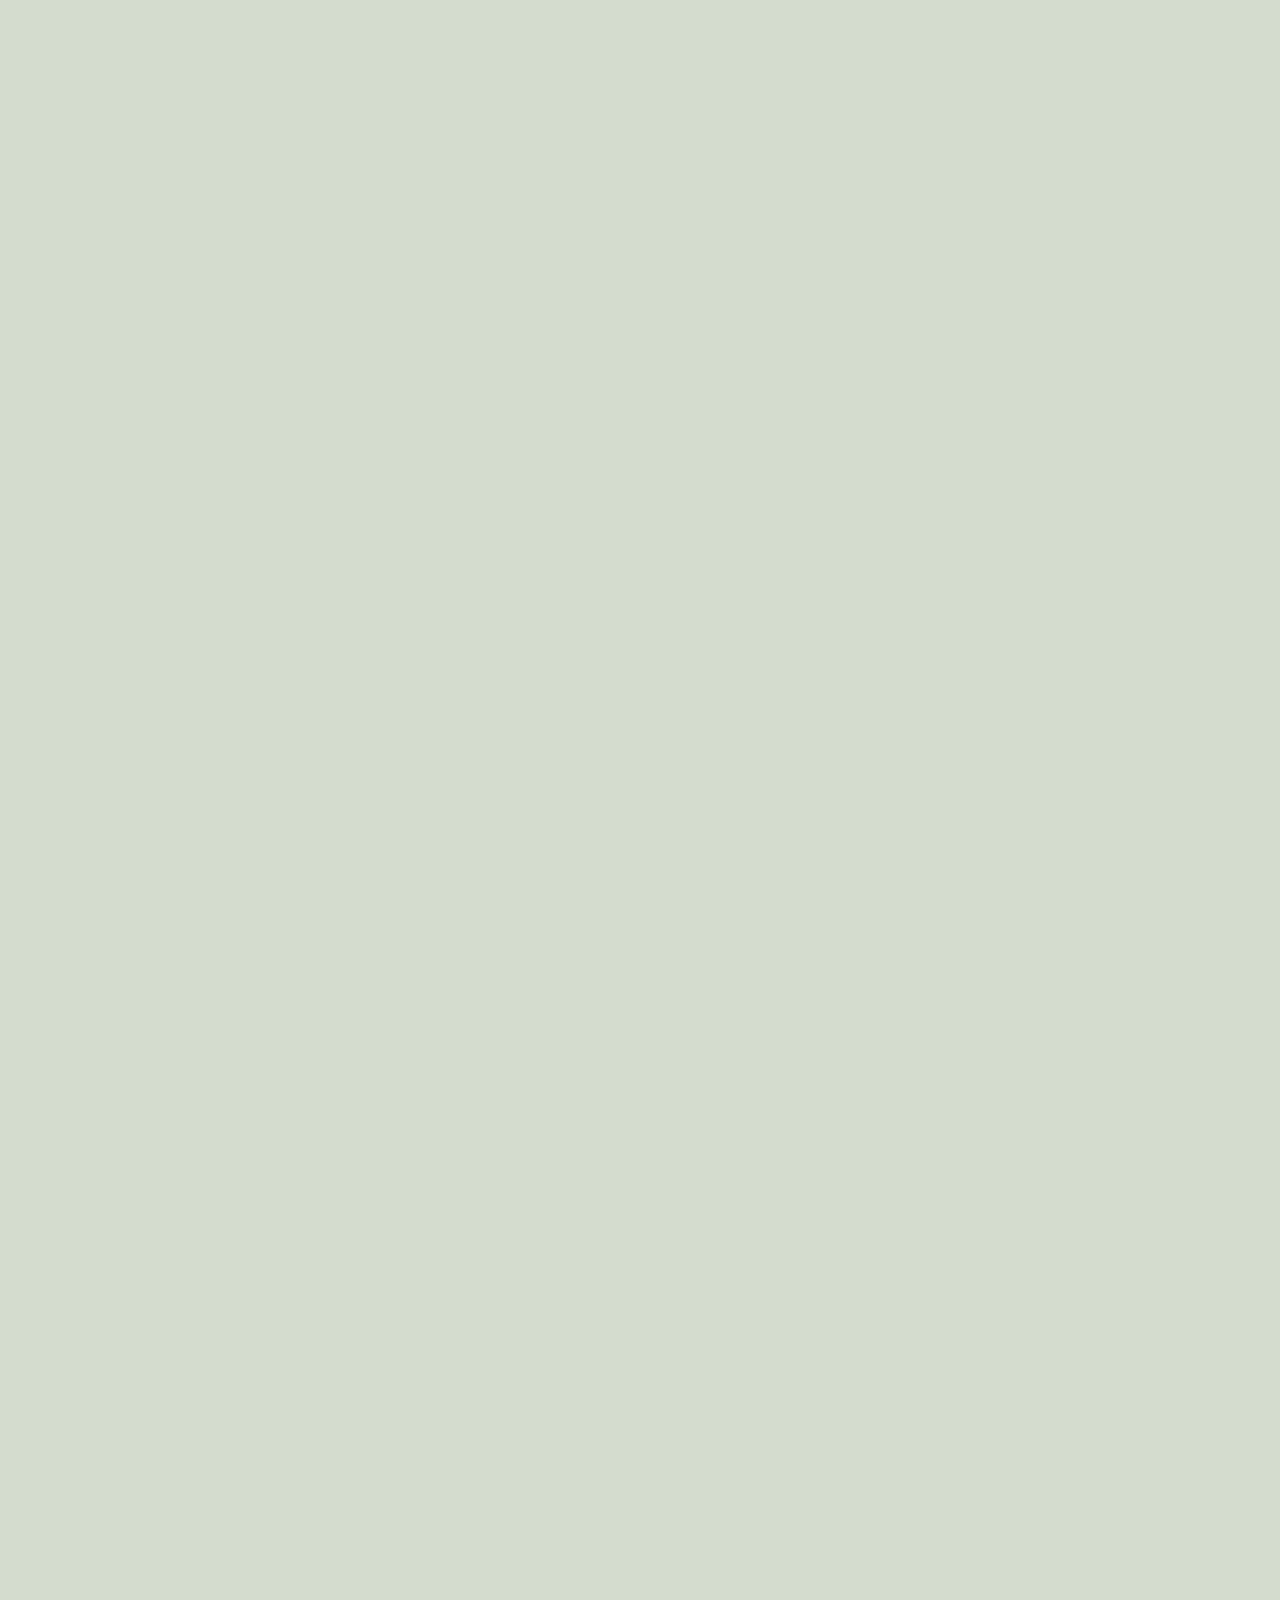
==== commit 698ce75c: "Add files via upload" ====
--- a/index.html
+++ b/index.html
@@ -11,25 +11,21 @@
 </head>
 <body>
 
-    <!-- REPRODUCTOR DE AUDIO -->
     <audio id="musica-boda" loop>
         <source src="musica.mp3" type="audio/mpeg">
     </audio>
 
-    <!-- PANTALLA 1: SOBRE INICIAL -->
     <div id="pantalla-sobre" class="pantalla-sobre">
-        <div class="sobre-wrapper-imagen" onclick="abrirInvitacion()">
+        <div id="contenedor-pases-bloque" class="lista-pases-contenedor">
             <img src="sobre.jpg" alt="Sobre de Invitación" class="imagen-sobre-canva">
             <p class="instruccion">TOCA EL SOBRE PARA ABRIR</p>
         </div>
     </div>
 
-    <!-- PANTALLA 2: CONTENIDO DE LA INVITACIÓN -->
     <div id="contenido-invitacion" class="contenido-oculto">
         <div class="marco-invitacion">
             <div id="contenedor-petalos"></div>
 
-            <!-- CABECERA CON FOTO 1 -->
             <div class="bloque-seccion bloque-oscuro">
                 <div class="contenedor-foto">
                     <img src="foto1.jpeg" alt="Dayana y Exio" class="foto-boda">
@@ -41,9 +37,7 @@
 
             <div class="divisor-dorado"></div>
 
-            <!-- BLOQUE BIENVENIDA (CONECTADO AL ADMIN) -->
             <div class="bloque-seccion bloque-claro">
-                <!-- Estructura corregida para mostrar "Estimado (a)" y el nombre dinámico del admin -->
                 <h2 class="texto-invitado">Estimado (a) <span id="nombre-invitado"></span></h2>
                 
                 <p class="versiculo">
@@ -51,7 +45,6 @@
                     <span class="cita-versiculo">Eclesiastés 4,12</span>
                 </p>
 
-                <!-- Gráfico del Anillo -->
                 <div class="ilustracion-boda-svg">
                     <svg viewBox="0 0 100 50" class="svg-boda">
                         <path d="M10,40 Q50,55 90,40" fill="none" stroke="#baa06a" stroke-width="1" stroke-dasharray="2,2"/>
@@ -68,14 +61,10 @@
                     Hemos decidido unir nuestras vidas en matrimonio y nos llenaría de alegría contar con su compañía en este día tan especial. Con mucho cariño, queremos invitar a las siguientes personas de su familia:
                 </p>
 
-                <!-- CONTENEDOR DE PASES DINÁMICOS -->
                 <div class="lista-pases-contenedor">
-                    <ul id="lista-pases-dinamica">
-                        <!-- Tu panel de administrador inyecta los pases y nombres específicos aquí -->
-                    </ul>
+                    <ul id="lista-pases-dinamica"></ul>
                 </div>
 
-                <!-- NOTA ACLARATORIA RESTABLECIDA -->
                 <p class="nota-aclaratoria">
                     * Con el fin de asegurar la comodidad de todos, les informamos amablemente que los cupos son estrictamente limitados a las personas registradas en esta invitación. Asimismo, hemos optado por celebrar una velada exclusivamente para adultos, por lo que agradecemos su comprensión al no asistir con niños ni invitados adicionales.
                 </p>
@@ -83,7 +72,6 @@
 
             <div class="divisor-dorado"></div>
 
-            <!-- CUENTA REGRESIVA REPARADA -->
             <div class="bloque-seccion bloque-oscuro">
                 <h3 class="subtitulo-elegante">SAVE THE DATE</h3>
                 <h4 class="fecha-texto" style="font-family: 'Playfair Display', serif; font-size: 1.5rem; margin: 5px 0 15px 0; color: #dab569;">Enero 8, 2027</h4>
@@ -99,7 +87,6 @@
 
             <div class="divisor-dorado"></div>
 
-            <!-- RECEPCIÓN (ENLACES CORREGIDOS) -->
             <div class="bloque-seccion bloque-claro">
                 <h3 class="subtitulo-elegante cursivo">Recepción</h3>
                 <p class="datos-lugar"><strong>Hora:</strong> 7:00 pm</p>
@@ -115,7 +102,6 @@
 
             <div class="divisor-dorado"></div>
 
-            <!-- INTERMEDIO CON FOTO 2 -->
             <div class="bloque-seccion bloque-oscuro">
                 <div class="contenedor-foto">
                     <img src="foto2.jpeg" alt="Dayana y Exio" class="foto-boda">
@@ -125,7 +111,6 @@
 
             <div class="divisor-dorado"></div>
 
-            <!-- DRESS CODE CON PALO ROSA INTEGRADO -->
             <div class="bloque-seccion bloque-claro">
                 <h3 class="subtitulo-elegante">DRESS CODE</h3>
                 <div class="detalles-vestimenta">
@@ -138,7 +123,6 @@
                         <p class="descripcion-genero">Vestido largo formal, sin escotes pronunciados ni tiras.</p>
                     </div>
                 </div>
-
                 <p class="aviso-colores">Respetuosamente les solicitamos reservar los siguientes colores de uso exclusivo de la novia y la corte:</p>
                 <div class="colores-prohibidos">
                     <div class="item-color"><span class="circulo-color blanco"></span> Blanco</div>
@@ -148,11 +132,9 @@
                 </div>
             </div>
 
-            <!-- REGALOS Y TRANSMISIÓN -->
             <div id="bloque-virtual-regalos">
                 <div class="divisor-dorado"></div>
                 <div class="bloque-seccion bloque-oscuro">
-                    
                     <div id="contenido-fuera-cucuta" style="display: none;">
                         <h3 class="subtitulo-elegante cursivo" style="color: white; font-size: 3rem; margin-bottom: 10px;">Transmisión Virtual</h3>
                         <p style="color: #fff; font-size: 0.95rem; line-height: 1.6; margin-bottom: 20px;">
@@ -167,7 +149,7 @@
 
                     <h3 class="subtitulo-elegante">LLUVIA DE SOBRES</h3>
                     <p id="regalo-texto" style="color: #fff; font-size: 0.95rem; line-height: 1.6;">
-                        Tu presencia es nuestro mejor regalo. Si deseas realizarnos un detalle en efectivo, dispondremos de una urna el día del evento para que deposites tu sobre.
+                        Tu presencia es nuestro mejor regalo. Si deseas realizarnos un detalle en efectivo, dispondremos de una urna el día del evento.
                     </p>
                     
                     <div id="seccion-bancaria-desplegable" class="datos-bancarios" style="display: none;">
@@ -191,14 +173,12 @@
 
             <div class="divisor-dorado"></div>
 
-            <!-- CONFIRMACIÓN Y CALENDARIO AJUSTADO (7:00 PM A 11:59 PM) -->
             <div class="bloque-seccion bloque-claro">
                 <h3 class="subtitulo-elegante cursivo">Confirmar Asistencia</h3>
                 <p style="font-size: 0.95rem; margin-bottom: 20px;">Queremos preparar todos los detalles, déjanos saber si contaremos con tu valiosa compañía antes del 20 de Julio de 2026.</p>
-                
                 <div class="botones-confirmar-unificados">
                     <a href="https://forms.gle/RdDDguU4DBg2iCAg8" target="_blank" class="btn btn-confirmar-principal" style="margin-bottom: 12px;">CONFIRMAR ASISTENCIA</a>
-                    <a href="https://calendar.google.com/calendar/render?action=TEMPLATE&text=Boda+Dayana+%26+Exio&dates=20270108T190000Z/20270108T235900Z&details=%C2%A1Acomp%C3%A1%C3%B1anos+a+celebrar+nuestra+uni%C3%B3n+matrimonial!&location=La+terraza+del+porton,+Av.+Gran+Colombia+%236E-57,+C%C3%BAcuta" target="_blank" class="btn btn-calendario-principal">AGENDAR AL CALENDARIO</a>
+                    <a href="https://calendar.google.com/calendar/render?action=TEMPLATE&text=Boda+Dayana+%26+Exio&dates=20270108T190000Z/20270108T235900Z&details=Acomp%C3%A1%C3%B1anos+a+celebrar+nuestra+uni%C3%B3n+matrimonial!&location=La+terraza+del+porton,+Av.+Gran+Colombia+%236E-57,+C%C3%BAcuta" target="_blank" class="btn btn-calendario-principal">AGENDAR AL CALENDARIO</a>
                 </div>
             </div>
 
@@ -206,7 +186,6 @@
             <div class="bloque-seccion bloque-claro" style="padding-top: 10px;">
                 <p class="agradecimiento-final">¡Te esperamos!</p>
             </div>
-
         </div>
     </div>
 
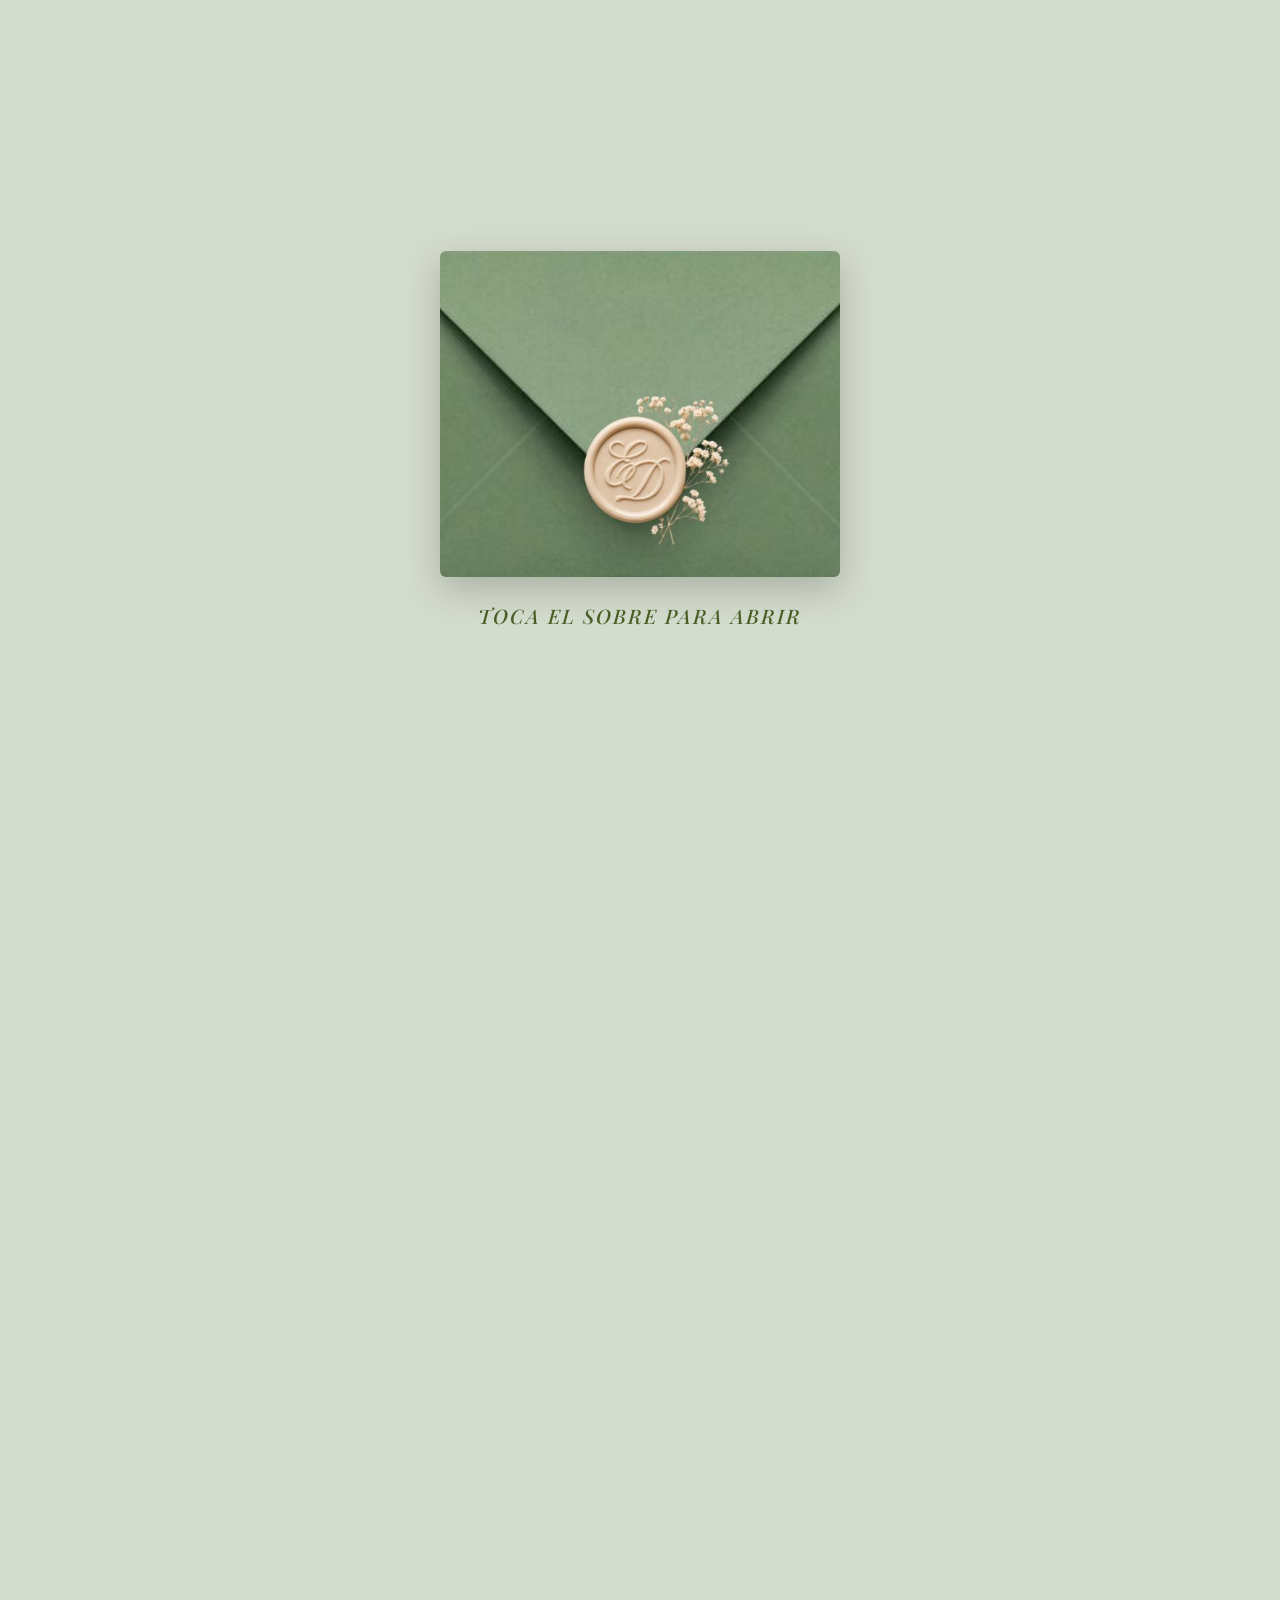
==== commit 413b8df0: "Add files via upload" ====
--- a/index.html
+++ b/index.html
@@ -7,7 +7,7 @@
     <link rel="preconnect" href="https://fonts.googleapis.com">
     <link rel="preconnect" href="https://fonts.gstatic.com" crossorigin>
     <link href="https://fonts.googleapis.com/css2?family=Parisienne&family=Playfair+Display:ital,wght@0,400..700;1,400..700&family=Poppins:wght@300;400;600&display=swap" rel="stylesheet">
-    <link rel="stylesheet" href="style.css?v=1.9">
+    <link rel="stylesheet" href="style.css?v=1.4">
 </head>
 <body>
 
@@ -16,7 +16,7 @@
     </audio>
 
     <div id="pantalla-sobre" class="pantalla-sobre">
-        <div id="contenedor-pases-bloque" class="lista-pases-contenedor">
+        <div class="sobre-wrapper-imagen" onclick="abrirInvitacion()">
             <img src="sobre.jpg" alt="Sobre de Invitación" class="imagen-sobre-canva">
             <p class="instruccion">TOCA EL SOBRE PARA ABRIR</p>
         </div>
@@ -38,45 +38,30 @@
             <div class="divisor-dorado"></div>
 
             <div class="bloque-seccion bloque-claro">
-                <h2 class="texto-invitado">Estimado (a) <span id="nombre-invitado"></span></h2>
+                <h2 class="texto-invitado">¡Hola, <span id="nombre-invitado">Invitado Especial</span>!</h2>
+                <p class="versiculo">"Si alguno prevalece contra el que está solo, dos estarán contra él, pues cordón de tres dobleces no se rompe pronto."<br><span class="cita-versiculo">Eclesiastés 4,12</span></p>
                 
-                <p class="versiculo">
-                    "Si alguno prevalece contra el que está solo, dos estarán contra él, pues cordón de tres dobleces no se rompe pronto."<br>
-                    <span class="cita-versiculo">Eclesiastés 4,12</span>
-                </p>
-
                 <div class="ilustracion-boda-svg">
                     <svg viewBox="0 0 100 50" class="svg-boda">
                         <path d="M10,40 Q50,55 90,40" fill="none" stroke="#baa06a" stroke-width="1" stroke-dasharray="2,2"/>
                         <path d="M25,43 Q50,48 75,43" fill="none" stroke="#baa06a" stroke-width="0.8"/>
                         <circle cx="46" cy="40" r="7" fill="none" stroke="#dab569" stroke-width="2" />
                         <circle cx="54" cy="40" r="7" fill="none" stroke="#bfa054" stroke-width="2" />
-                        <circle cx="50" cy="34" r="2" fill="#fff" stroke="#baa06a" stroke-width="0.5"/>
-                        <circle cx="43" cy="46" r="1.5" fill="#fff" stroke="#baa06a" stroke-width="0.5"/>
-                        <circle cx="57" cy="46" r="1.5" fill="#fff" stroke="#baa06a" stroke-width="0.5"/>
                     </svg>
                 </div>
                 
-                <p class="introduccion-texto">
-                    Hemos decidido unir nuestras vidas en matrimonio y nos llenaría de alegría contar con su compañía en este día tan especial. Con mucho cariño, queremos invitar a las siguientes personas de su familia:
-                </p>
-
+                <p class="introduccion-texto">Hemos decidido unir nuestras vidas en matrimonio y nos llenaría de alegría contar con su compañía. Invitamos a las siguientes personas de su familia:</p>
                 <div class="lista-pases-contenedor">
                     <ul id="lista-pases-dinamica"></ul>
                 </div>
-
-                <p class="nota-aclaratoria">
-                    * Con el fin de asegurar la comodidad de todos, les informamos amablemente que los cupos son estrictamente limitados a las personas registradas en esta invitación. Asimismo, hemos optado por celebrar una velada exclusivamente para adultos, por lo que agradecemos su comprensión al no asistir con niños ni invitados adicionales.
-                </p>
+                <p class="nota-aclaratoria">* Cupos limitados. Velada exclusivamente para adultos.</p>
             </div>
 
             <div class="divisor-dorado"></div>
 
             <div class="bloque-seccion bloque-oscuro">
                 <h3 class="subtitulo-elegante">SAVE THE DATE</h3>
-                <h4 class="fecha-texto" style="font-family: 'Playfair Display', serif; font-size: 1.5rem; margin: 5px 0 15px 0; color: #dab569;">Enero 8, 2027</h4>
-                <p style="color: white; font-style: italic; margin-bottom: 10px; font-size: 0.9rem;">Solo faltan:</p>
-                
+                <h4 class="fecha-texto" style="color: #dab569;">Enero 8, 2027</h4>
                 <div id="contador" class="contador-display">
                     <div class="unidad-tiempo"><span id="dias" class="numero">00</span><span class="etiqueta">Días</span></div>
                     <div class="unidad-tiempo"><span id="horas" class="numero">00</span><span class="etiqueta">Horas</span></div>
@@ -89,15 +74,8 @@
 
             <div class="bloque-seccion bloque-claro">
                 <h3 class="subtitulo-elegante cursivo">Recepción</h3>
-                <p class="datos-lugar"><strong>Hora:</strong> 7:00 pm</p>
-                <p class="datos-lugar"><strong>Lugar:</strong> La terraza del porton</p>
-                <p class="datos-lugar"><strong>Dirección:</strong> Av gran colombia número 6E-57</p>
-                <p class="datos-lugar-ciudad">Cúcuta, Colombia</p>
-                
-                <div class="botones-confirmar-unificados">
-                    <a href="https://maps.app.goo.gl/eHX2nM8Q3NPbkQASA?g_st=aw" target="_blank" class="btn btn-maps" style="margin-bottom: 12px;">VER EN GOOGLE MAPS</a>
-                    <a href="https://waze.com/ul/hd3kkykug3" target="_blank" class="btn btn-maps">VER EN WAZE</a>
-                </div>
+                <p class="datos-lugar"><strong>Lugar:</strong> La terraza del porton, Cúcuta</p>
+                <a href="https://maps.google.com/?q=La+terraza+del+porton+Cucuta" target="_blank" class="btn btn-maps">Ver en Google Maps</a>
             </div>
 
             <div class="divisor-dorado"></div>
@@ -106,24 +84,14 @@
                 <div class="contenedor-foto">
                     <img src="foto2.jpeg" alt="Dayana y Exio" class="foto-boda">
                 </div>
-                <p style="font-style: italic; font-size: 1.1rem; margin: 0; font-family: 'Playfair Display', serif;">"Por encima de todo, vístanse de amor, que es el vínculo perfecto."</p>
+                <p style="font-style: italic; font-family: 'Playfair Display', serif;">"Por encima de todo, vístanse de amor, que es el vínculo perfecto."</p>
             </div>
 
             <div class="divisor-dorado"></div>
 
             <div class="bloque-seccion bloque-claro">
                 <h3 class="subtitulo-elegante">DRESS CODE</h3>
-                <div class="detalles-vestimenta">
-                    <div class="genero-code">
-                        <p class="titulo-genero">Hombres:</p>
-                        <p class="descripcion-genero">Traje formal para hombre.</p>
-                    </div>
-                    <div class="genero-code">
-                        <p class="titulo-genero">Mujeres:</p>
-                        <p class="descripcion-genero">Vestido largo formal, sin escotes pronunciados ni tiras.</p>
-                    </div>
-                </div>
-                <p class="aviso-colores">Respetuosamente les solicitamos reservar los siguientes colores de uso exclusivo de la novia y la corte:</p>
+                <p class="aviso-colores">Respetuosamente les solicitamos reservar los siguientes colores de uso exclusivo de la novia:</p>
                 <div class="colores-prohibidos">
                     <div class="item-color"><span class="circulo-color blanco"></span> Blanco</div>
                     <div class="item-color"><span class="circulo-color verde"></span> Verde</div>
@@ -133,62 +101,25 @@
             </div>
 
             <div id="bloque-virtual-regalos">
-                <div class="divisor-dorado"></div>
                 <div class="bloque-seccion bloque-oscuro">
                     <div id="contenido-fuera-cucuta" style="display: none;">
-                        <h3 class="subtitulo-elegante cursivo" style="color: white; font-size: 3rem; margin-bottom: 10px;">Transmisión Virtual</h3>
-                        <p style="color: #fff; font-size: 0.95rem; line-height: 1.6; margin-bottom: 20px;">
-                            Para nuestros familiares y amigos que se encuentran lejos, nos encantaría que nos acompañen a través de nuestra transmisión en vivo.
-                        </p>
-                        <div class="botones-confirmar-unificados">
-                            <a href="https://forms.gle/XENnP5TWRh7fCxd69" target="_blank" class="btn btn-confirmar-principal" style="margin-bottom: 15px;">Confirmación asistencia virtual</a>
-                            <a href="https://youtube.com" target="_blank" class="btn btn-calendario-secundario" style="margin-bottom: 30px;">Unirse a la Transmisión</a>
-                        </div>
-                        <div class="divisor-dorado" style="margin-bottom: 30px; opacity: 0.3;"></div>
+                        <h3 class="subtitulo-elegante">Transmisión Virtual</h3>
+                        <a href="https://youtube.com" target="_blank" class="btn">UNIRSE A LA TRANSMISIÓN</a>
                     </div>
-
                     <h3 class="subtitulo-elegante">LLUVIA DE SOBRES</h3>
-                    <p id="regalo-texto" style="color: #fff; font-size: 0.95rem; line-height: 1.6;">
-                        Tu presencia es nuestro mejor regalo. Si deseas realizarnos un detalle en efectivo, dispondremos de una urna el día del evento.
-                    </p>
-                    
                     <div id="seccion-bancaria-desplegable" class="datos-bancarios" style="display: none;">
-                        <div class="campo-copia" style="margin-bottom: 8px;">
-                            <div>
-                                <span class="etiqueta-banco">Banco Falabella (Ahorros):</span>
-                                <p style="color: #38422a; font-weight: bold; margin: 2px 0 0 0;">11180051541</p>
-                            </div>
-                            <button class="btn-copiar-dato" onclick="copiarDatoBancario('11180051541')">Copiar</button>
-                        </div>
-                        <div class="campo-copia">
-                            <div>
-                                <span class="etiqueta-banco">Llave para transferencia:</span>
-                                <p style="color: #38422a; font-weight: bold; margin: 2px 0 0 0;">@BFDG004969</p>
-                            </div>
-                            <button class="btn-copiar-dato" onclick="copiarDatoBancario('@BFDG004969')">Copiar</button>
-                        </div>
+                        <p>Banco Falabella: 11180051541 <button onclick="copiarDatoBancario('11180051541')">Copiar</button></p>
                     </div>
                 </div>
             </div>
 
-            <div class="divisor-dorado"></div>
-
             <div class="bloque-seccion bloque-claro">
-                <h3 class="subtitulo-elegante cursivo">Confirmar Asistencia</h3>
-                <p style="font-size: 0.95rem; margin-bottom: 20px;">Queremos preparar todos los detalles, déjanos saber si contaremos con tu valiosa compañía antes del 20 de Julio de 2026.</p>
-                <div class="botones-confirmar-unificados">
-                    <a href="https://forms.gle/RdDDguU4DBg2iCAg8" target="_blank" class="btn btn-confirmar-principal" style="margin-bottom: 12px;">CONFIRMAR ASISTENCIA</a>
-                    <a href="https://calendar.google.com/calendar/render?action=TEMPLATE&text=Boda+Dayana+%26+Exio&dates=20270108T190000Z/20270108T235900Z&details=Acomp%C3%A1%C3%B1anos+a+celebrar+nuestra+uni%C3%B3n+matrimonial!&location=La+terraza+del+porton,+Av.+Gran+Colombia+%236E-57,+C%C3%BAcuta" target="_blank" class="btn btn-calendario-principal">AGENDAR AL CALENDARIO</a>
-                </div>
-            </div>
-
-            <div class="divisor-dorado"></div>
-            <div class="bloque-seccion bloque-claro" style="padding-top: 10px;">
-                <p class="agradecimiento-final">¡Te esperamos!</p>
+                <h3 class="subtitulo-elegante">Confirmar Asistencia</h3>
+                <a href="https://forms.gle/RdDDguU4DBg2iCAg8" target="_blank" class="btn btn-confirmar-principal">CONFIRMAR ASISTENCIA</a>
             </div>
         </div>
     </div>
 
-    <script src="script.js?v=1.9"></script>
+    <script src="script.js?v=1.4"></script>
 </body>
 </html>
